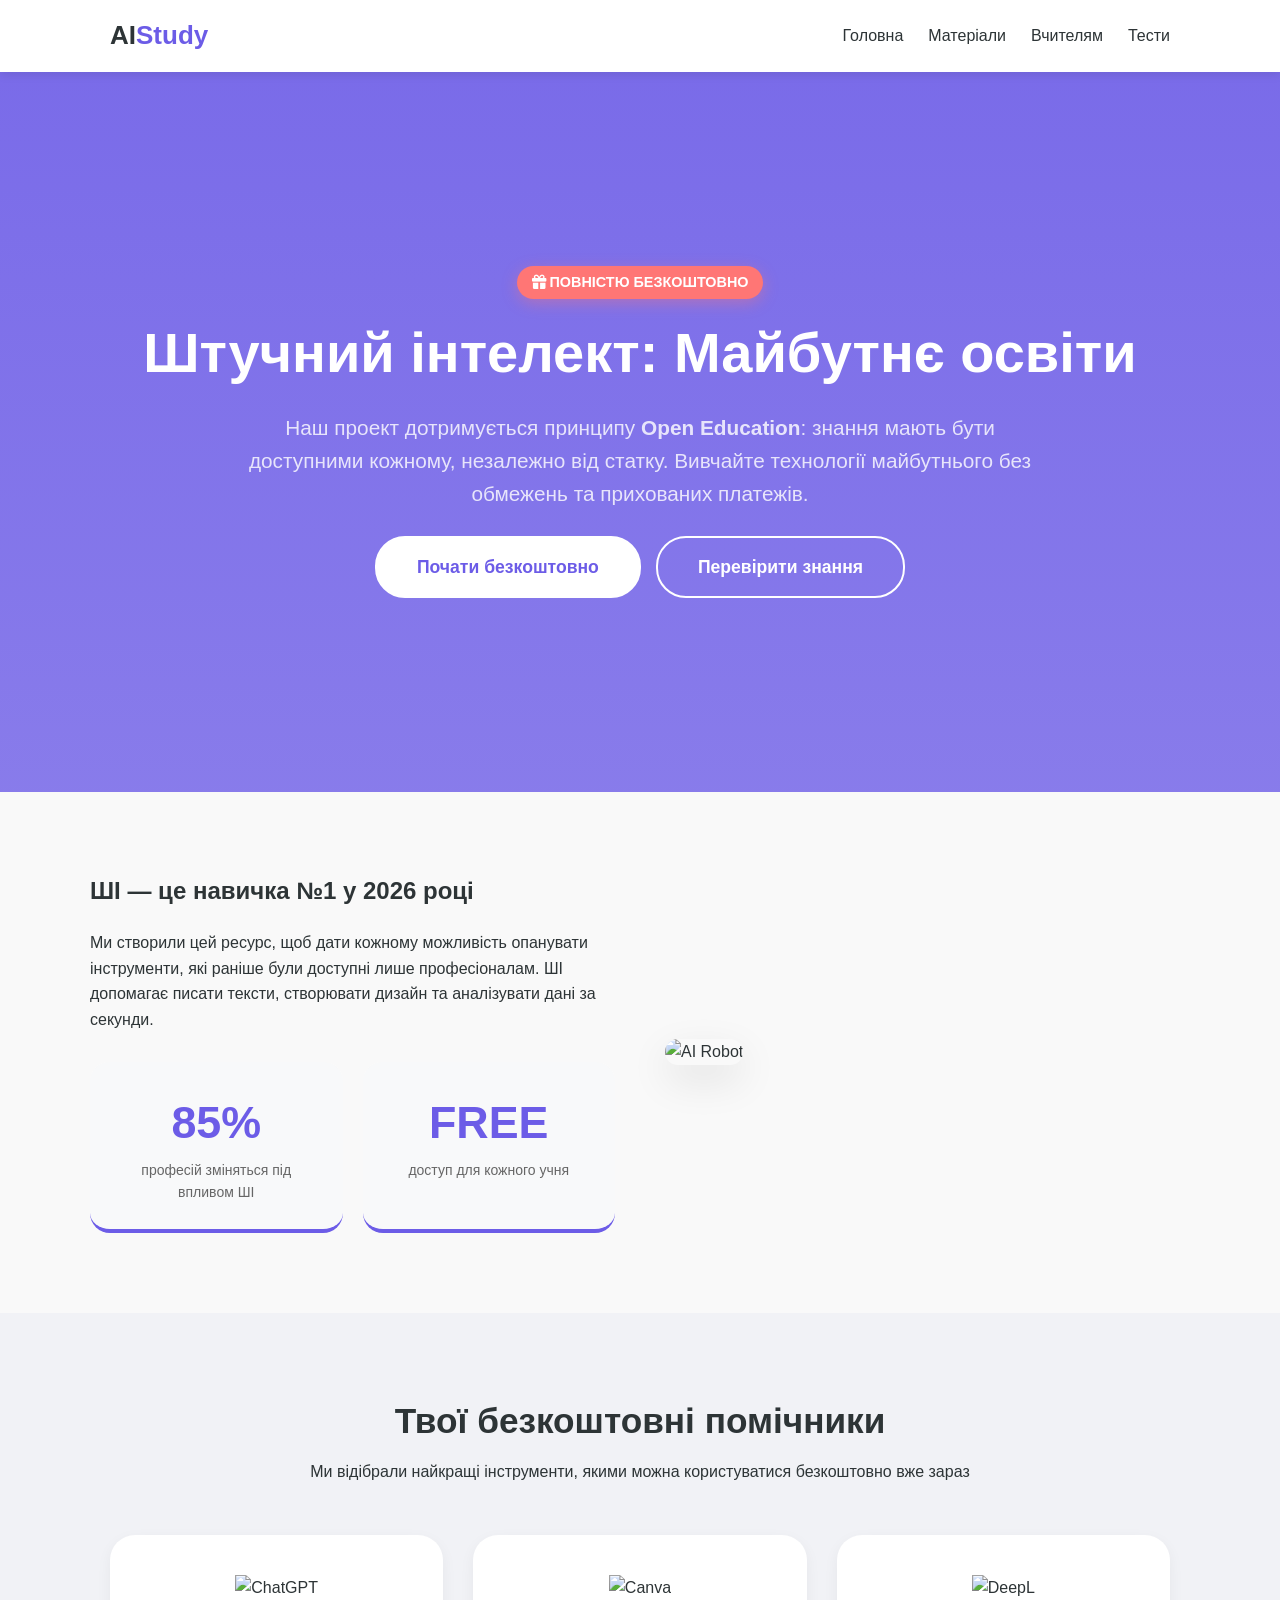
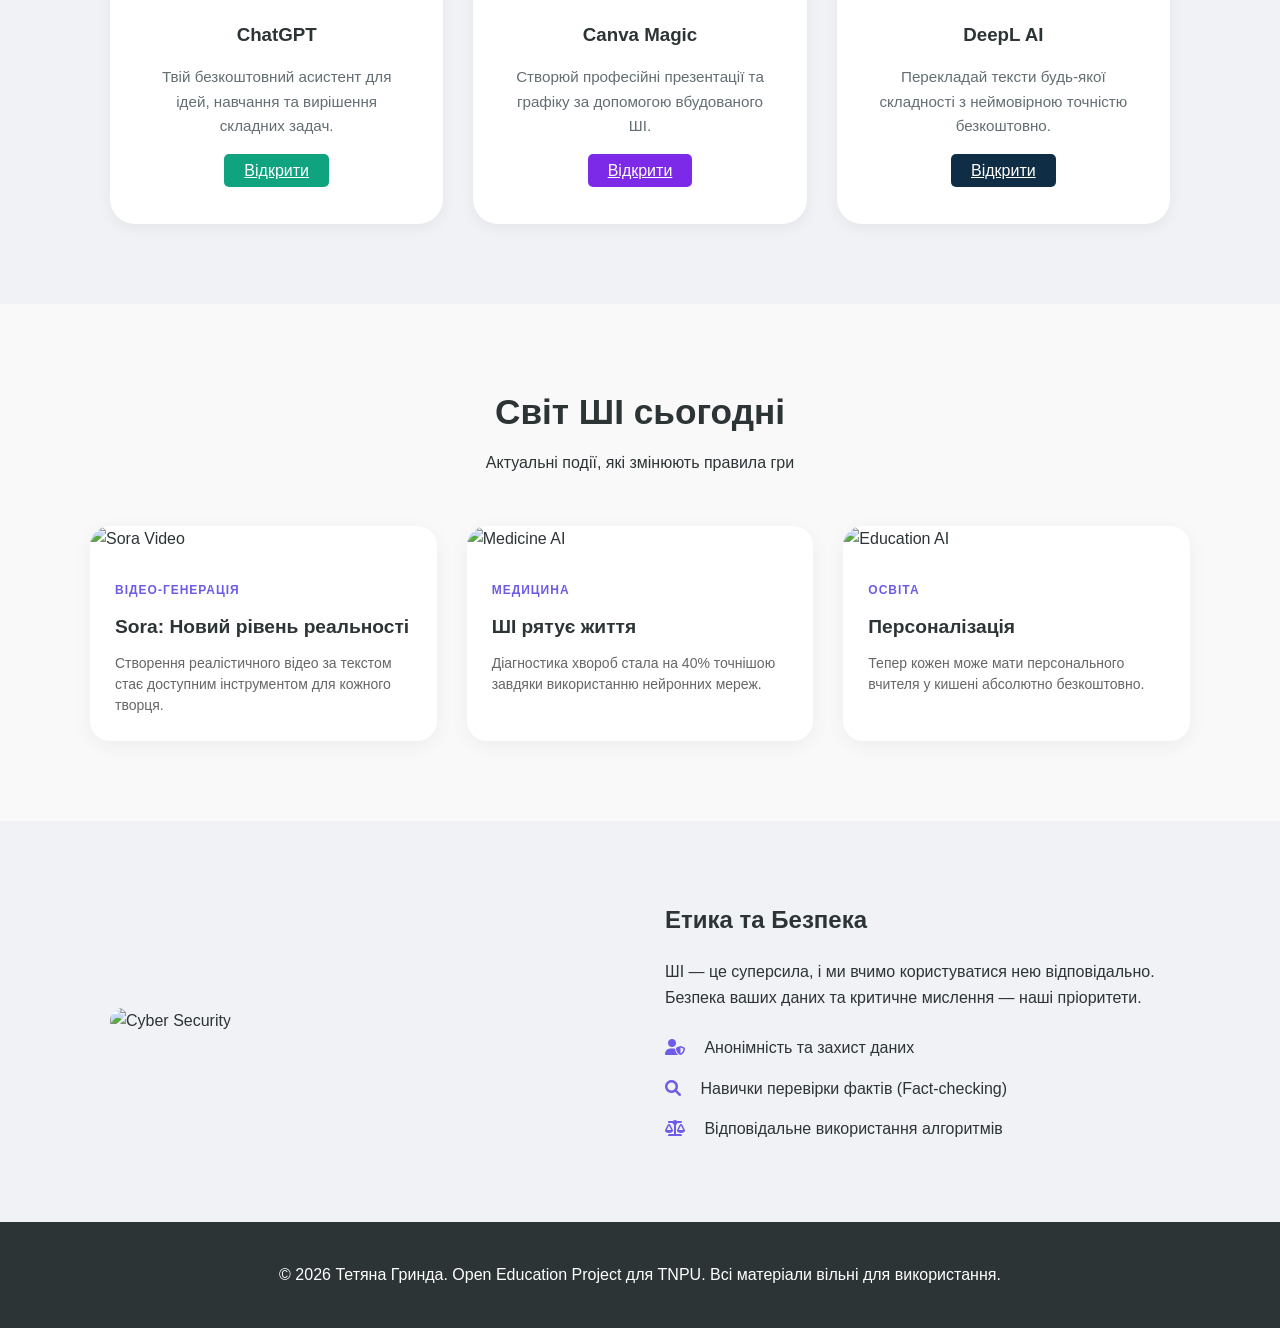
==== index.html @ cef81f3b "Update index.html" ====
<!DOCTYPE html>
<html lang="uk">
<head>
    <meta charset="UTF-8">
    <meta name="viewport" content="width=device-width, initial-scale=1.0">
    <title>AI Study | Безкоштовна освіта майбутнього</title>
    <link rel="stylesheet" href="style.css">
    <link rel="stylesheet" href="https://cdnjs.cloudflare.com/ajax/libs/font-awesome/6.0.0/css/all.min.css">
    <style>
        @keyframes fadeInUp {
            from { opacity: 0; transform: translateY(30px); }
            to { opacity: 1; transform: translateY(0); }
        }

        .hero {
            animation: fadeInUp 1s ease-out;
            background: linear-gradient(rgba(108, 92, 231, 0.9), rgba(108, 92, 231, 0.8)), url('https://images.unsplash.com/photo-1620712943543-bcc4688e7485?auto=format&fit=crop&q=80&w=1500');
            background-size: cover;
            background-position: center;
        }

        .hero h1, .hero p, .hero .hero-btns {
            animation: fadeInUp 1.2s ease-out;
        }
        .free-badge {
            background: #ff7675;
            color: white;
            padding: 5px 15px;
            border-radius: 50px;
            font-weight: bold;
            display: inline-block;
            margin-bottom: 20px;
            font-size: 0.9rem;
            text-transform: uppercase;
            box-shadow: 0 4px 15px rgba(255, 118, 117, 0.4);
        }

        .card:hover {
            transform: scale(1.05);
            transition: 0.3s;
        }
    </style>
</head>
<body>

    <header>
        <nav class="container">
            <div class="logo">AI<span>Study</span></div>
            <ul class="nav-links">
                <li><a href="index.html">Головна</a></li>
                <li><a href="theory.html">Матеріали</a></li>
                <li><a href="teachers.html">Вчителям</a></li>
                <li><a href="quiz.html">Тести</a></li>
            </ul>
        </nav>
    </header>

    <section class="hero">
        <div class="container" style="text-align: center;">
            <div class="free-badge"><i class="fas fa-gift"></i> Повністю безкоштовно</div>
            <h1 style="font-size: 3.5rem; color: white;">Штучний інтелект: Майбутнє освіти</h1>
            
            <p style="font-size: 1.3rem; max-width: 800px; margin: 25px auto; color: rgba(255,255,255,0.9); line-height: 1.6;">
                Наш проект дотримується принципу <strong>Open Education</strong>: знання мають бути доступними кожному, незалежно від статку. Вивчайте технології майбутнього без обмежень та прихованих платежів.
            </p>

            <div class="hero-btns">
                <a href="theory.html" class="btn" style="padding: 15px 40px; font-size: 1.1rem;">Почати безкоштовно</a>
                <a href="quiz.html" class="btn btn-outline" style="padding: 15px 40px; font-size: 1.1rem;">Перевірити знання</a>
            </div>
        </div>
    </section>

    <section id="stats" class="section container">
        <div class="about-grid">
            <div class="about-text">
                <h2>ШІ — це навичка №1 у 2026 році</h2>
                <p>Ми створили цей ресурс, щоб дати кожному можливість опанувати інструменти, які раніше були доступні лише професіоналам. ШІ допомагає писати тексти, створювати дизайн та аналізувати дані за секунди.</p>
                
                <div style="display: flex; gap: 20px; margin-top: 30px;">
                    <div style="flex: 1; text-align: center; background: #f8f9fa; padding: 25px; border-radius: 20px; border-bottom: 4px solid var(--primary);">
                        <h3 style="font-size: 2.8rem; color: var(--primary); margin: 0;">85%</h3>
                        <p style="font-size: 14px; color: #666; font-weight: 500;">професій зміняться під впливом ШІ</p>
                    </div>
                    <div style="flex: 1; text-align: center; background: #f8f9fa; padding: 25px; border-radius: 20px; border-bottom: 4px solid var(--primary);">
                        <h3 style="font-size: 2.8rem; color: var(--primary); margin: 0;">FREE</h3>
                        <p style="font-size: 14px; color: #666; font-weight: 500;">доступ для кожного учня</p>
                    </div>
                </div>
            </div>
            <div class="about-image">
                <img src="https://images.unsplash.com/photo-1677442136019-21780ecad995?auto=format&fit=crop&q=80&w=800" alt="AI Robot" style="width: 100%; border-radius: 25px; box-shadow: 0 15px 40px rgba(0,0,0,0.1);">
            </div>
        </div>
    </section>

    <section class="section bg-light">
        <div class="container">
            <div class="section-header">
                <h2>Твої безкоштовні помічники</h2>
                <p>Ми відібрали найкращі інструменти, якими можна користуватися безкоштовно вже зараз</p>
            </div>
            <div class="features">
                <div class="card" style="background: white; border-radius: 25px; padding: 40px;">
                    <img src="https://upload.wikimedia.org/wikipedia/commons/0/04/ChatGPT_logo.svg" alt="ChatGPT" style="width: 60px; margin-bottom: 20px;">
                    <h3>ChatGPT</h3>
                    <p>Твій безкоштовний асистент для ідей, навчання та вирішення складних задач.</p>
                    <a href="https://chatgpt.com" target="_blank" class="btn-sm" style="background: #10a37f; border: none;">Відкрити</a>
                </div>
                <div class="card" style="background: white; border-radius: 25px; padding: 40px;">
                    <img src="https://cdn-icons-png.flaticon.com/512/5968/5968391.png" alt="Canva" style="width: 60px; margin-bottom: 20px;">
                    <h3>Canva Magic</h3>
                    <p>Створюй професійні презентації та графіку за допомогою вбудованого ШІ.</p>
                    <a href="https://www.canva.com" target="_blank" class="btn-sm" style="background: #7d2ae8; border: none;">Відкрити</a>
                </div>
                <div class="card" style="background: white; border-radius: 25px; padding: 40px;">
                    <img src="https://cdn-icons-png.flaticon.com/512/2111/2111370.png" alt="DeepL" style="width: 60px; margin-bottom: 20px;">
                    <h3>DeepL AI</h3>
                    <p>Перекладай тексти будь-якої складності з неймовірною точністю безкоштовно.</p>
                    <a href="https://www.deepl.com" target="_blank" class="btn-sm" style="background: #0f2e46; border: none;">Відкрити</a>
                </div>
            </div>
        </div>
    </section>

    <section id="news" class="section container">
        <div class="section-header">
            <h2>Світ ШІ сьогодні</h2>
            <p>Актуальні події, які змінюють правила гри</p>
        </div>
        <div style="display: grid; grid-template-columns: repeat(auto-fit, minmax(300px, 1fr)); gap: 30px;">
            <article style="background: white; border-radius: 20px; overflow: hidden; box-shadow: 0 5px 20px rgba(0,0,0,0.05);">
                <img src="https://images.unsplash.com/photo-1675271591211-126ad94e495d?auto=format&fit=crop&q=80&w=500" alt="Sora Video" style="width: 100%; height: 200px; object-fit: cover;">
                <div style="padding: 25px;">
                    <span style="color: var(--primary); font-size: 12px; font-weight: 900; text-transform: uppercase; letter-spacing: 1px;">Відео-генерація</span>
                    <h4 style="margin: 10px 0; font-size: 1.2rem;">Sora: Новий рівень реальності</h4>
                    <p style="font-size: 14px; color: #666; line-height: 1.5;">Створення реалістичного відео за текстом стає доступним інструментом для кожного творця.</p>
                </div>
            </article>

            <article style="background: white; border-radius: 20px; overflow: hidden; box-shadow: 0 5px 20px rgba(0,0,0,0.05);">
                <img src="https://images.unsplash.com/photo-1620712943543-bcc4688e7485?auto=format&fit=crop&q=80&w=500" alt="Medicine AI" style="width: 100%; height: 200px; object-fit: cover;">
                <div style="padding: 25px;">
                    <span style="color: var(--primary); font-size: 12px; font-weight: 900; text-transform: uppercase; letter-spacing: 1px;">Медицина</span>
                    <h4 style="margin: 10px 0; font-size: 1.2rem;">ШІ рятує життя</h4>
                    <p style="font-size: 14px; color: #666; line-height: 1.5;">Діагностика хвороб стала на 40% точнішою завдяки використанню нейронних мереж.</p>
                </div>
            </article>

            <article style="background: white; border-radius: 20px; overflow: hidden; box-shadow: 0 5px 20px rgba(0,0,0,0.05);">
                <img src="https://images.unsplash.com/photo-1546410531-bb4caa6b424d?auto=format&fit=crop&q=80&w=500" alt="Education AI" style="width: 100%; height: 200px; object-fit: cover;">
                <div style="padding: 25px;">
                    <span style="color: var(--primary); font-size: 12px; font-weight: 900; text-transform: uppercase; letter-spacing: 1px;">Освіта</span>
                    <h4 style="margin: 10px 0; font-size: 1.2rem;">Персоналізація</h4>
                    <p style="font-size: 14px; color: #666; line-height: 1.5;">Тепер кожен може мати персонального вчителя у кишені абсолютно безкоштовно.</p>
                </div>
            </article>
        </div>
    </section>

    <section class="section bg-light">
        <div class="container">
            <div class="about-grid" style="align-items: center;">
                <div class="about-image">
                    <img src="https://images.unsplash.com/photo-1550751827-4bd374c3f58b?auto=format&fit=crop&q=80&w=800" alt="Cyber Security" style="width: 100%; border-radius: 25px;">
                </div>
                <div class="about-text">
                    <h2>Етика та Безпека</h2>
                    <p>ШІ — це суперсила, і ми вчимо користуватися нею відповідально. Безпека ваших даних та критичне мислення — наші пріоритети.</p>
                    <ul style="list-style: none; padding: 0; margin-top: 25px;">
                        <li style="margin-bottom: 15px;"><i class="fas fa-user-shield" style="color: var(--primary); margin-right: 15px;"></i> Анонімність та захист даних</li>
                        <li style="margin-bottom: 15px;"><i class="fas fa-search" style="color: var(--primary); margin-right: 15px;"></i> Навички перевірки фактів (Fact-checking)</li>
                        <li><i class="fas fa-balance-scale" style="color: var(--primary); margin-right: 15px;"></i> Відповідальне використання алгоритмів</li>
                    </ul>
                </div>
            </div>
        </div>
    </section>

    <footer>
        <div class="container" style="text-align: center;">
            <p>&copy; 2026 Тетяна Гринда. Open Education Project для TNPU. Всі матеріали вільні для використання.</p>
        </div>
    </footer>

    <script src="script.js"></script>
</body>
</html>
---- style.css ----
/* 1. Базові налаштування та змінні */
:root {
    --primary: #6c5ce7;       /* Основний фіолетовий колір */
    --primary-hover: #5649c1;
    --dark: #2d3436;          /* Темний для тексту та футера */
    --light: #f9f9f9;         /* Світлий фон сторінки */
    --white: #ffffff;
    --transition: all 0.3s ease;
}

* {
    box-sizing: border-box;
    margin: 0;
    padding: 0;
}

html {
    scroll-behavior: smooth; /* Плавна прокрутка до розділів */
}

body {
    font-family: 'Segoe UI', Roboto, Helvetica, Arial, sans-serif;
    line-height: 1.6;
    background-color: var(--light);
    color: var(--dark);
}

.container {
    max-width: 1100px;
    margin: auto;
    padding: 0 20px;
}

/* 2. Шапка та Навігація */
header {
    background: var(--white);
    padding: 15px 0;
    position: sticky;
    top: 0;
    z-index: 1000;
    box-shadow: 0 2px 10px rgba(0,0,0,0.1);
}

nav {
    display: flex;
    justify-content: space-between;
    align-items: center;
}

.logo {
    font-size: 26px;
    font-weight: 800;
    color: var(--dark);
    text-decoration: none;
}

.logo span {
    color: var(--primary);
}

.nav-links {
    list-style: none;
    display: flex;
    gap: 25px;
}

.nav-links a {
    text-decoration: none;
    color: var(--dark);
    font-weight: 500;
    transition: var(--transition);
}

.nav-links a:hover {
    color: var(--primary);
}

/* 3. Головний екран (Hero) */
.hero {
    height: 80vh;
    display: flex;
    align-items: center;
    text-align: center;
    background: linear-gradient(135deg, #6c5ce7 0%, #a29bfe 100%);
    color: var(--white);
    padding: 40px 0;
}

.hero h1 {
    font-size: 3rem;
    margin-bottom: 20px;
    line-height: 1.2;
}

.hero p {
    font-size: 1.2rem;
    margin-bottom: 30px;
    max-width: 800px;
    margin-left: auto;
    margin-right: auto;
    opacity: 0.9;
}

/* 4. Кнопки */
.btn {
    display: inline-block;
    padding: 12px 30px;
    background: var(--white);
    color: var(--primary);
    text-decoration: none;
    border-radius: 30px;
    font-weight: bold;
    transition: var(--transition);
    border: 2px solid var(--white);
    cursor: pointer;
}

.btn:hover {
    transform: translateY(-3px);
    box-shadow: 0 10px 20px rgba(0,0,0,0.2);
}

.hero-btns {
    display: flex;
    gap: 15px;
    justify-content: center;
}

.btn-outline {
    background: transparent;
    color: var(--white);
}

.btn-outline:hover {
    background: var(--white);
    color: var(--primary);
}

.btn-sm {
    padding: 8px 20px;
    background: var(--primary);
    color: var(--white);
    border: none;
    border-radius: 5px;
    cursor: pointer;
    transition: var(--transition);
}

.btn-sm:hover {
    background: var(--primary-hover);
}

/* 5. Секції та Картки */
.section {
    padding: 80px 0;
}

.bg-light {
    background-color: #f1f2f6;
}

.section-header {
    text-align: center;
    margin-bottom: 50px;
}

.section-header h2 {
    font-size: 2.2rem;
    margin-bottom: 10px;
}

/* Блок Про проект (Grid) */
.about-grid {
    display: grid;
    grid-template-columns: 1fr 1fr;
    gap: 50px;
    align-items: center;
}

.about-text h2 {
    margin-bottom: 20px;
}

.btn-link {
    display: inline-block;
    margin-top: 15px;
    color: var(--primary);
    text-decoration: none;
    font-weight: bold;
}

.ai-box {
    background: var(--primary);
    color: white;
    padding: 60px;
    border-radius: 30px;
    text-align: center;
    font-size: 40px;
    display: flex;
    flex-direction: column;
    gap: 15px;
    box-shadow: 0 20px 40px rgba(108, 92, 231, 0.3);
}

/* Картки модулів */
.features {
    display: grid;
    grid-template-columns: repeat(auto-fit, minmax(300px, 1fr));
    gap: 30px;
}

.card {
    background: var(--white);
    padding: 40px 30px;
    border-radius: 20px;
    box-shadow: 0 5px 15px rgba(0,0,0,0.05);
    text-align: center;
    transition: var(--transition);
}

.card i {
    font-size: 45px;
    color: var(--primary);
    margin-bottom: 20px;
}

.card h3 {
    margin-bottom: 15px;
}

.card p {
    font-size: 0.95rem;
    margin-bottom: 20px;
    color: #636e72;
}

.card:hover {
    transform: translateY(-10px);
    box-shadow: 0 15px 30px rgba(0,0,0,0.1);
}

/* 6. Методичний кабінет */
.teacher-grid {
    display: grid;
    grid-template-columns: 1fr 1fr;
    gap: 30px;
}

.resource-item {
    background: var(--white);
    padding: 25px;
    display: flex;
    align-items: center;
    gap: 20px;
    border-radius: 10px;
    border-left: 6px solid var(--primary);
}

.res-icon {
    font-size: 35px;
    color: var(--primary);
}

.download-link {
    display: block;
    margin-top: 5px;
    color: var(--primary);
    text-decoration: none;
    font-weight: 600;
}

/* 7. Футер */
footer {
    background: var(--dark);
    color: var(--white);
    padding: 40px 0;
    text-align: center;
}

/* 8. Адаптивність (для телефонів) */
@media (max-width: 768px) {
    .nav-links { display: none; } /* Сховаємо меню для простоти */
    .about-grid, .teacher-grid {
        grid-template-columns: 1fr;
    }
    .hero h1 { font-size: 2rem; }
    .ai-box { padding: 30px; }
}





/* Стилі модального вікна */
.modal {
    display: none; 
    position: fixed; 
    z-index: 2000; 
    left: 0;
    top: 0;
    width: 100%; 
    height: 100%; 
    background-color: rgba(0,0,0,0.6);
    backdrop-filter: blur(5px); /* Ефект розмиття фону */
}

.modal-content {
    background-color: #fff;
    margin: 5% auto;
    padding: 40px;
    border-radius: 20px;
    width: 60%;
    max-width: 800px;
    position: relative;
    animation: slideIn 0.4s ease;
}

@keyframes slideIn {
    from { transform: translateY(-50px); opacity: 0; }
    to { transform: translateY(0); opacity: 1; }
}

.close-modal {
    position: absolute;
    right: 25px;
    top: 15px;
    font-size: 35px;
    cursor: pointer;
    color: #aaa;
}

.close-modal:hover { color: var(--primary); }

#modalBody h2 { color: var(--primary); margin-bottom: 20px; }
#modalBody p { font-size: 1.1rem; line-height: 1.8; margin-bottom: 15px; }
#modalBody ul { margin-left: 20px; margin-bottom: 15px; }


article:hover {
    transform: translateY(-5px);
    transition: 0.3s;
    box-shadow: 0 10px 25px rgba(108, 92, 231, 0.15);
}
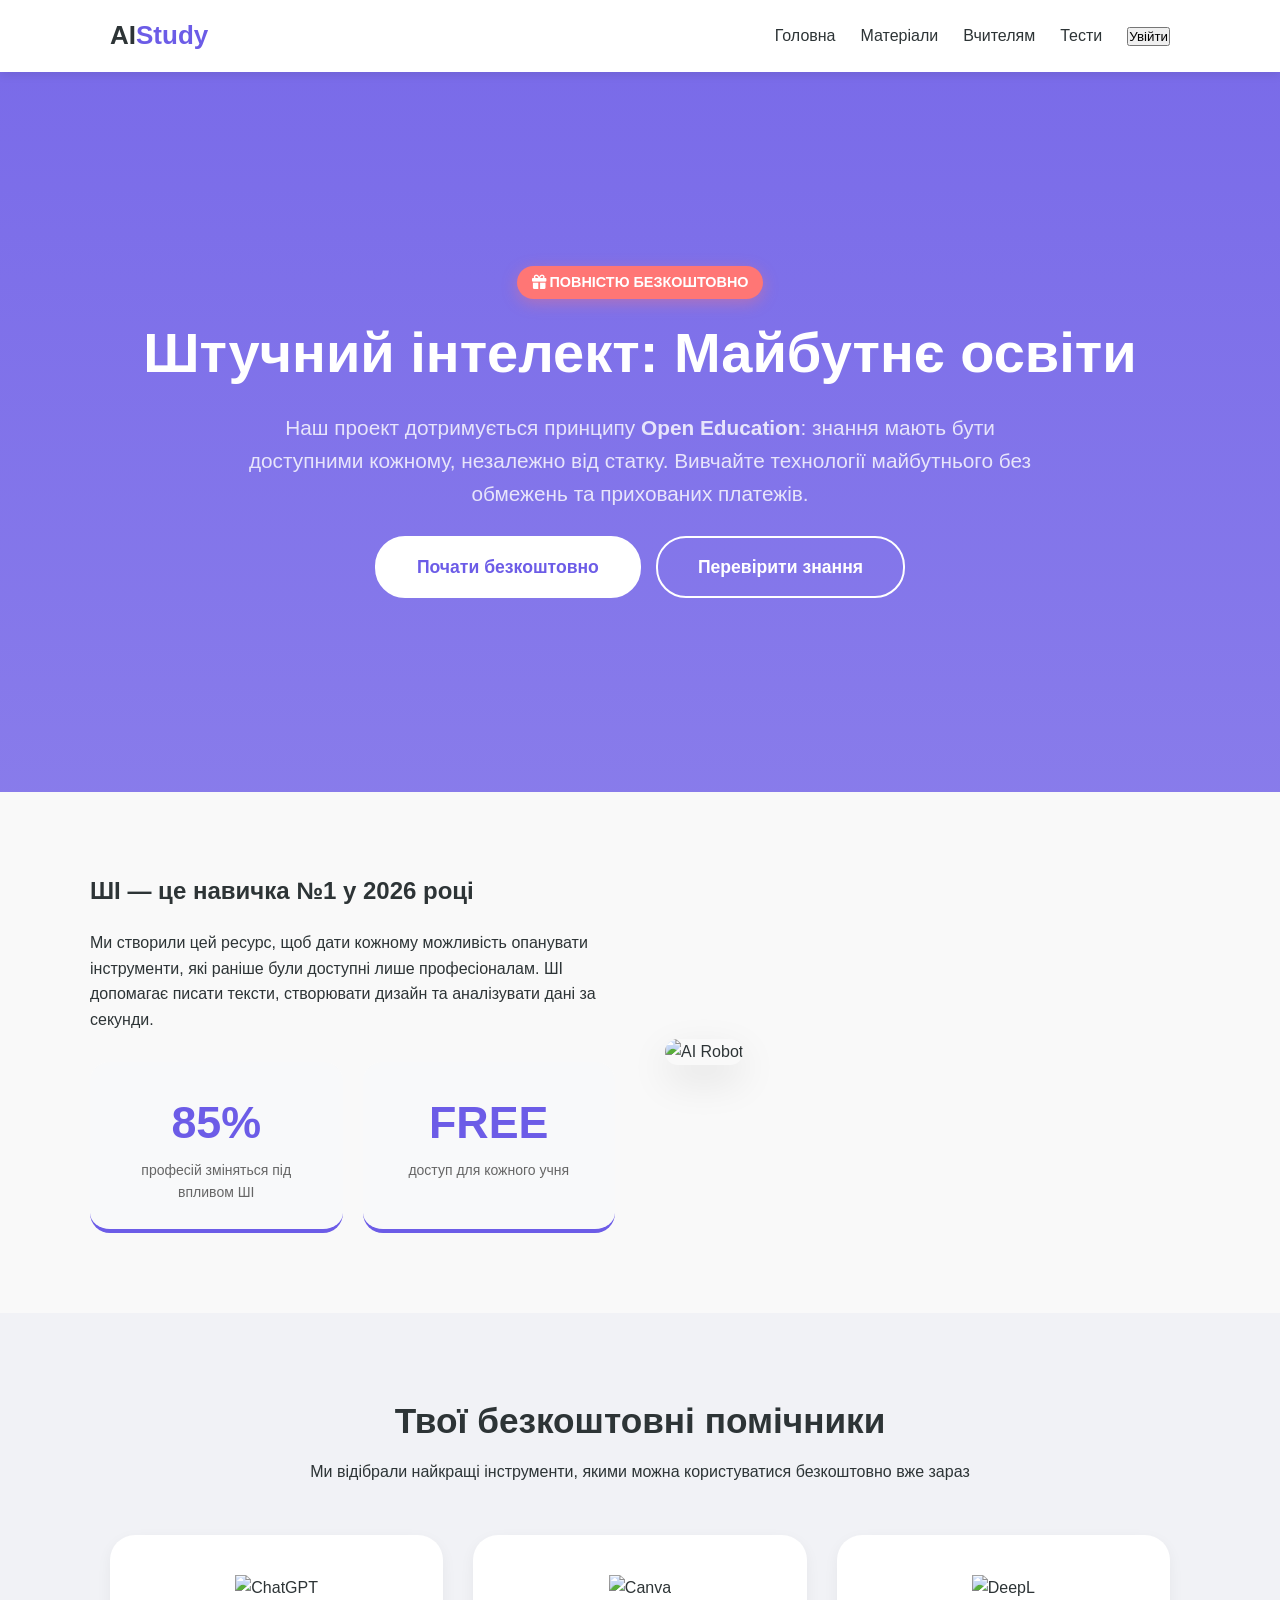
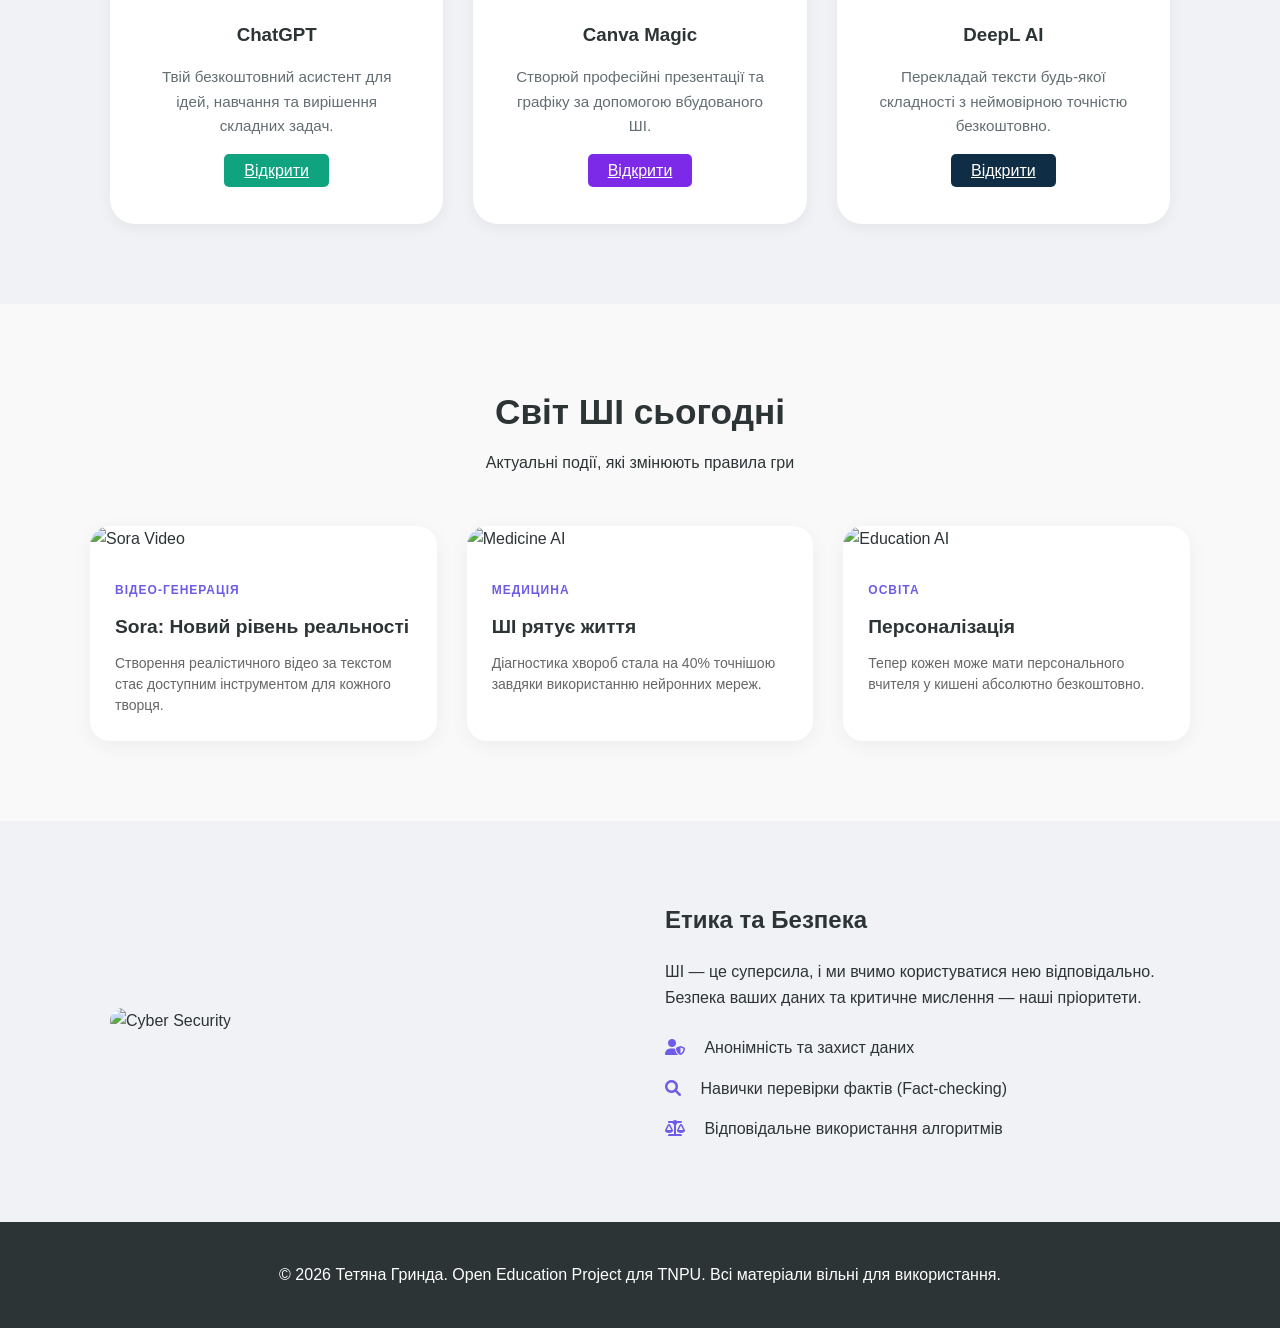
==== commit cd1c3dab: "Update index.html" ====
--- a/index.html
+++ b/index.html
@@ -51,6 +51,7 @@
                 <li><a href="theory.html">Матеріали</a></li>
                 <li><a href="teachers.html">Вчителям</a></li>
                 <li><a href="quiz.html">Тести</a></li>
+                <li><button class="btn-login" onclick="openAuthModal()">Увійти</button></li>
             </ul>
         </nav>
     </header>
--- a/style.css
+++ b/style.css
@@ -1,9 +1,8 @@
-/* 1. Базові налаштування та змінні */
 :root {
-    --primary: #6c5ce7;       /* Основний фіолетовий колір */
+    --primary: #6c5ce7;       
     --primary-hover: #5649c1;
-    --dark: #2d3436;          /* Темний для тексту та футера */
-    --light: #f9f9f9;         /* Світлий фон сторінки */
+    --dark: #2d3436;          
+    --light: #f9f9f9;         
     --white: #ffffff;
     --transition: all 0.3s ease;
 }
@@ -15,9 +14,8 @@
 }
 
 html {
-    scroll-behavior: smooth; /* Плавна прокрутка до розділів */
-}
-
+    scroll-behavior: smooth; 
+}
 body {
     font-family: 'Segoe UI', Roboto, Helvetica, Arial, sans-serif;
     line-height: 1.6;
@@ -31,7 +29,6 @@
     padding: 0 20px;
 }
 
-/* 2. Шапка та Навігація */
 header {
     background: var(--white);
     padding: 15px 0;
@@ -75,7 +72,6 @@
     color: var(--primary);
 }
 
-/* 3. Головний екран (Hero) */
 .hero {
     height: 80vh;
     display: flex;
@@ -101,7 +97,6 @@
     opacity: 0.9;
 }
 
-/* 4. Кнопки */
 .btn {
     display: inline-block;
     padding: 12px 30px;
@@ -150,7 +145,6 @@
     background: var(--primary-hover);
 }
 
-/* 5. Секції та Картки */
 .section {
     padding: 80px 0;
 }
@@ -169,7 +163,6 @@
     margin-bottom: 10px;
 }
 
-/* Блок Про проект (Grid) */
 .about-grid {
     display: grid;
     grid-template-columns: 1fr 1fr;
@@ -202,7 +195,6 @@
     box-shadow: 0 20px 40px rgba(108, 92, 231, 0.3);
 }
 
-/* Картки модулів */
 .features {
     display: grid;
     grid-template-columns: repeat(auto-fit, minmax(300px, 1fr));
@@ -239,7 +231,6 @@
     box-shadow: 0 15px 30px rgba(0,0,0,0.1);
 }
 
-/* 6. Методичний кабінет */
 .teacher-grid {
     display: grid;
     grid-template-columns: 1fr 1fr;
@@ -269,7 +260,6 @@
     font-weight: 600;
 }
 
-/* 7. Футер */
 footer {
     background: var(--dark);
     color: var(--white);
@@ -277,9 +267,8 @@
     text-align: center;
 }
 
-/* 8. Адаптивність (для телефонів) */
 @media (max-width: 768px) {
-    .nav-links { display: none; } /* Сховаємо меню для простоти */
+    .nav-links { display: none; } 
     .about-grid, .teacher-grid {
         grid-template-columns: 1fr;
     }
@@ -288,10 +277,6 @@
 }
 
 
-
-
-
-/* Стилі модального вікна */
 .modal {
     display: none; 
     position: fixed; 
@@ -301,7 +286,7 @@
     width: 100%; 
     height: 100%; 
     background-color: rgba(0,0,0,0.6);
-    backdrop-filter: blur(5px); /* Ефект розмиття фону */
+    backdrop-filter: blur(5px); 
 }
 
 .modal-content {
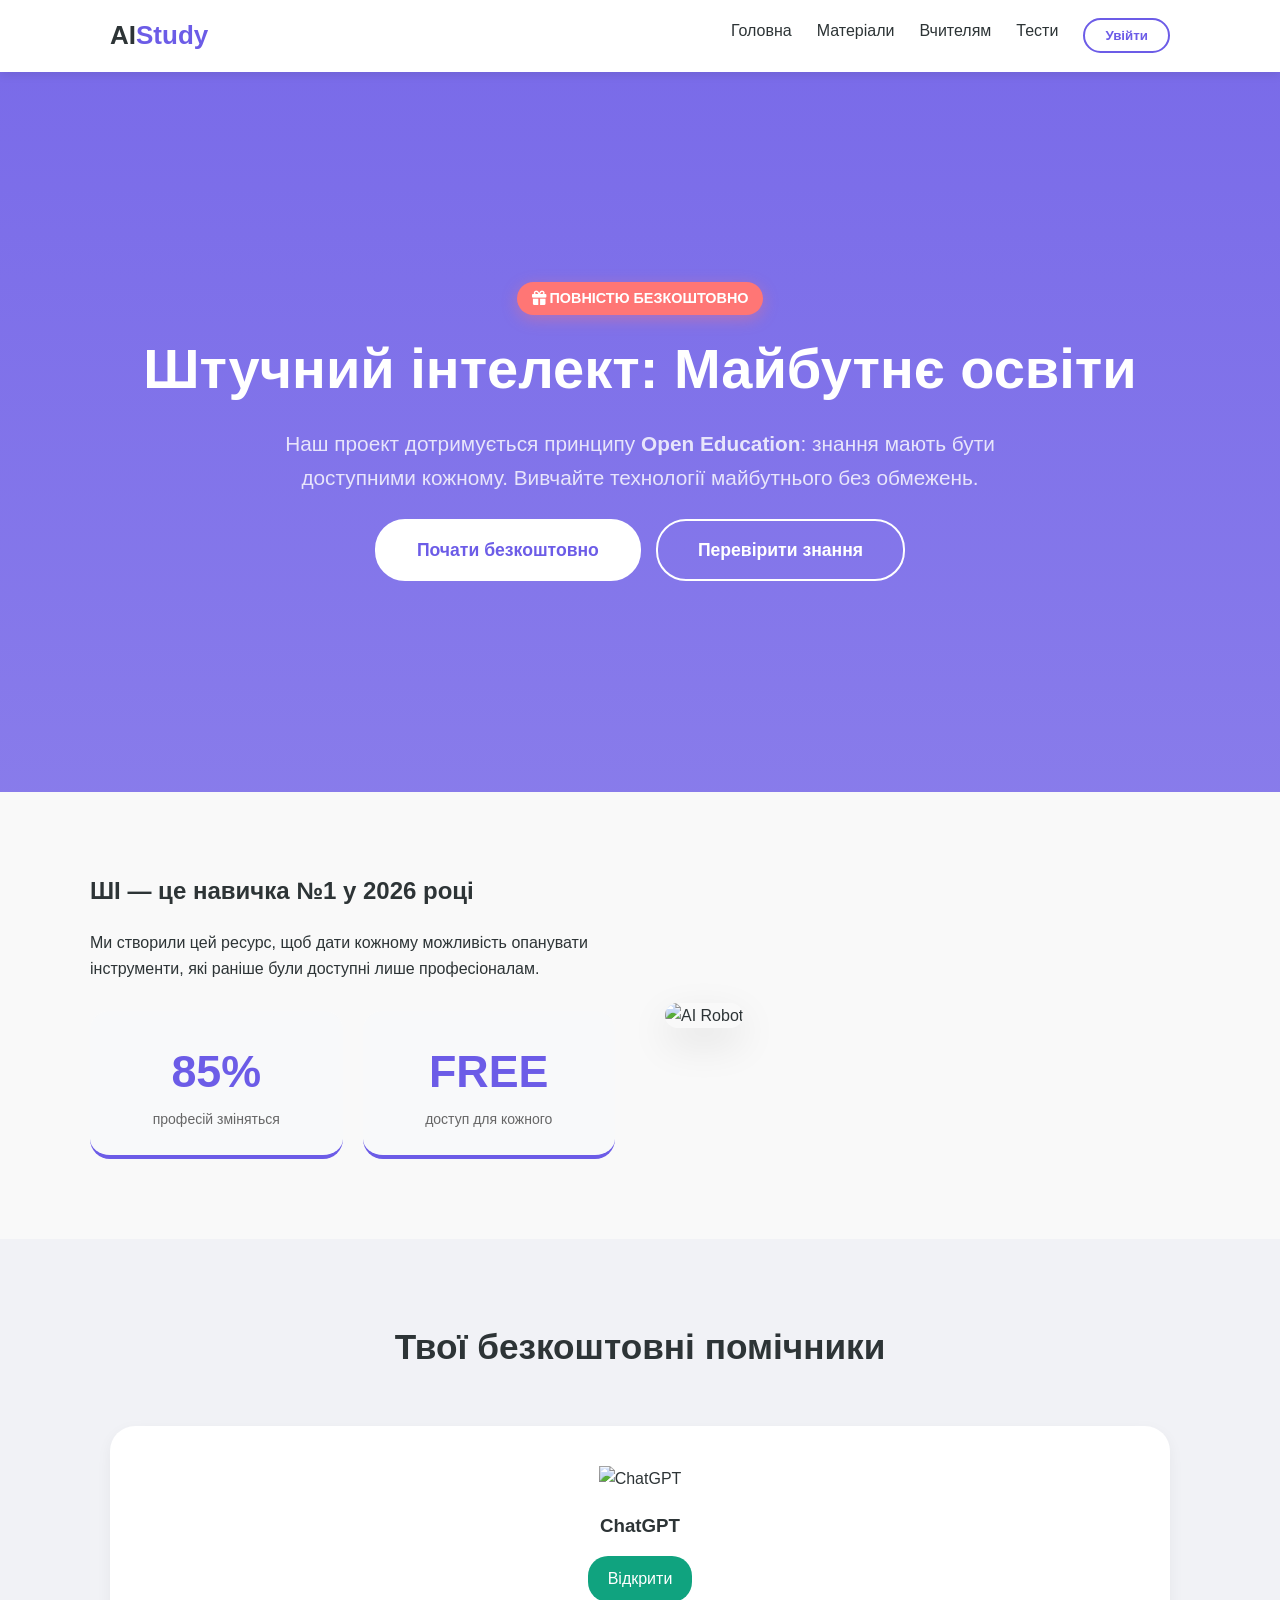
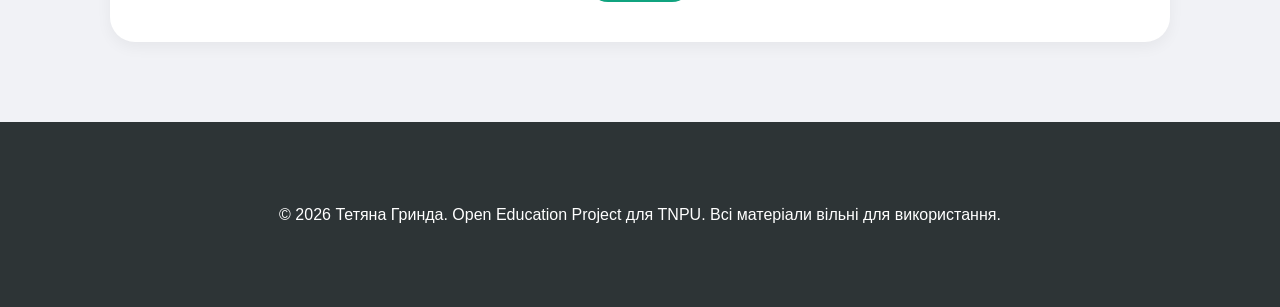
==== commit 8433d8d2: "Update index.html" ====
--- a/index.html
+++ b/index.html
@@ -11,17 +11,20 @@
             from { opacity: 0; transform: translateY(30px); }
             to { opacity: 1; transform: translateY(0); }
         }
-
+        :root {
+            --primary: #6c5ce7;
+            --accent: #00b894;
+        }
         .hero {
             animation: fadeInUp 1s ease-out;
             background: linear-gradient(rgba(108, 92, 231, 0.9), rgba(108, 92, 231, 0.8)), url('https://images.unsplash.com/photo-1620712943543-bcc4688e7485?auto=format&fit=crop&q=80&w=1500');
             background-size: cover;
             background-position: center;
         }
-
         .hero h1, .hero p, .hero .hero-btns {
             animation: fadeInUp 1.2s ease-out;
         }
+
         .free-badge {
             background: #ff7675;
             color: white;
@@ -34,11 +37,82 @@
             text-transform: uppercase;
             box-shadow: 0 4px 15px rgba(255, 118, 117, 0.4);
         }
-
         .card:hover {
             transform: scale(1.05);
             transition: 0.3s;
         }
+        #authModal {
+            display: none;
+            position: fixed;
+            z-index: 3000;
+            left: 0; top: 0;
+            width: 100%; height: 100%;
+            background: rgba(0,0,0,0.8);
+            backdrop-filter: blur(8px);
+        }
+
+        .auth-content {
+            background: white;
+            width: 90%;
+            max-width: 400px;
+            margin: 8% auto;
+            padding: 40px;
+            border-radius: 30px;
+            text-align: center;
+            position: relative;
+            box-shadow: 0 20px 50px rgba(0,0,0,0.3);
+        }
+        .auth-methods { display: flex; flex-direction: column; gap: 15px; margin-top: 25px; }
+        .auth-btn {
+            padding: 12px;
+            border: 1px solid #ddd;
+            border-radius: 10px;
+            background: white;
+            cursor: pointer;
+            display: flex;
+            align-items: center;
+            justify-content: center;
+            gap: 10px;
+            font-weight: 500;
+            transition: 0.2s;
+        }
+
+        .auth-btn:hover { background: #f8f9ff; border-color: var(--primary); }
+        .auth-btn.google i { color: #DB4437; }
+        .auth-btn.microsoft i { color: #00A4EF; }
+
+        .auth-divider {
+            margin: 20px 0;
+            display: flex;
+            align-items: center;
+            color: #888;
+            font-size: 0.8rem;
+        }
+        .auth-divider::before, .auth-divider::after {
+            content: ""; flex: 1; height: 1px; background: #eee; margin: 0 10px;
+        }
+
+        .auth-input {
+            width: 100%;
+            padding: 12px;
+            margin-bottom: 15px;
+            border: 1px solid #ddd;
+            border-radius: 10px;
+            outline: none;
+            box-sizing: border-box;
+        }
+
+        .btn-login {
+            background: white;
+            color: var(--primary);
+            border: 2px solid var(--primary);
+            padding: 8px 20px;
+            border-radius: 50px;
+            cursor: pointer;
+            font-weight: bold;
+            transition: 0.3s;
+        }
+        .btn-login:hover { background: var(--primary); color: white; }
     </style>
 </head>
 <body>
@@ -60,11 +134,9 @@
         <div class="container" style="text-align: center;">
             <div class="free-badge"><i class="fas fa-gift"></i> Повністю безкоштовно</div>
             <h1 style="font-size: 3.5rem; color: white;">Штучний інтелект: Майбутнє освіти</h1>
-            
             <p style="font-size: 1.3rem; max-width: 800px; margin: 25px auto; color: rgba(255,255,255,0.9); line-height: 1.6;">
-                Наш проект дотримується принципу <strong>Open Education</strong>: знання мають бути доступними кожному, незалежно від статку. Вивчайте технології майбутнього без обмежень та прихованих платежів.
+                Наш проект дотримується принципу <strong>Open Education</strong>: знання мають бути доступними кожному. Вивчайте технології майбутнього без обмежень.
             </p>
-
             <div class="hero-btns">
                 <a href="theory.html" class="btn" style="padding: 15px 40px; font-size: 1.1rem;">Почати безкоштовно</a>
                 <a href="quiz.html" class="btn btn-outline" style="padding: 15px 40px; font-size: 1.1rem;">Перевірити знання</a>
@@ -76,16 +148,15 @@
         <div class="about-grid">
             <div class="about-text">
                 <h2>ШІ — це навичка №1 у 2026 році</h2>
-                <p>Ми створили цей ресурс, щоб дати кожному можливість опанувати інструменти, які раніше були доступні лише професіоналам. ШІ допомагає писати тексти, створювати дизайн та аналізувати дані за секунди.</p>
-                
+                <p>Ми створили цей ресурс, щоб дати кожному можливість опанувати інструменти, які раніше були доступні лише професіоналам.</p>
                 <div style="display: flex; gap: 20px; margin-top: 30px;">
                     <div style="flex: 1; text-align: center; background: #f8f9fa; padding: 25px; border-radius: 20px; border-bottom: 4px solid var(--primary);">
                         <h3 style="font-size: 2.8rem; color: var(--primary); margin: 0;">85%</h3>
-                        <p style="font-size: 14px; color: #666; font-weight: 500;">професій зміняться під впливом ШІ</p>
+                        <p style="font-size: 14px; color: #666; font-weight: 500;">професій зміняться</p>
                     </div>
                     <div style="flex: 1; text-align: center; background: #f8f9fa; padding: 25px; border-radius: 20px; border-bottom: 4px solid var(--primary);">
                         <h3 style="font-size: 2.8rem; color: var(--primary); margin: 0;">FREE</h3>
-                        <p style="font-size: 14px; color: #666; font-weight: 500;">доступ для кожного учня</p>
+                        <p style="font-size: 14px; color: #666; font-weight: 500;">доступ для кожного</p>
                     </div>
                 </div>
             </div>
@@ -99,91 +170,79 @@
         <div class="container">
             <div class="section-header">
                 <h2>Твої безкоштовні помічники</h2>
-                <p>Ми відібрали найкращі інструменти, якими можна користуватися безкоштовно вже зараз</p>
             </div>
             <div class="features">
                 <div class="card" style="background: white; border-radius: 25px; padding: 40px;">
                     <img src="https://upload.wikimedia.org/wikipedia/commons/0/04/ChatGPT_logo.svg" alt="ChatGPT" style="width: 60px; margin-bottom: 20px;">
                     <h3>ChatGPT</h3>
-                    <p>Твій безкоштовний асистент для ідей, навчання та вирішення складних задач.</p>
-                    <a href="https://chatgpt.com" target="_blank" class="btn-sm" style="background: #10a37f; border: none;">Відкрити</a>
+                    <a href="https://chatgpt.com" target="_blank" class="btn-sm" style="background: #10a37f; border: none; color: white; text-decoration: none; padding: 10px 20px; border-radius: 20px; display: inline-block;">Відкрити</a>
                 </div>
-                <div class="card" style="background: white; border-radius: 25px; padding: 40px;">
-                    <img src="https://cdn-icons-png.flaticon.com/512/5968/5968391.png" alt="Canva" style="width: 60px; margin-bottom: 20px;">
-                    <h3>Canva Magic</h3>
-                    <p>Створюй професійні презентації та графіку за допомогою вбудованого ШІ.</p>
-                    <a href="https://www.canva.com" target="_blank" class="btn-sm" style="background: #7d2ae8; border: none;">Відкрити</a>
                 </div>
-                <div class="card" style="background: white; border-radius: 25px; padding: 40px;">
-                    <img src="https://cdn-icons-png.flaticon.com/512/2111/2111370.png" alt="DeepL" style="width: 60px; margin-bottom: 20px;">
-                    <h3>DeepL AI</h3>
-                    <p>Перекладай тексти будь-якої складності з неймовірною точністю безкоштовно.</p>
-                    <a href="https://www.deepl.com" target="_blank" class="btn-sm" style="background: #0f2e46; border: none;">Відкрити</a>
-                </div>
-            </div>
         </div>
     </section>
 
-    <section id="news" class="section container">
-        <div class="section-header">
-            <h2>Світ ШІ сьогодні</h2>
-            <p>Актуальні події, які змінюють правила гри</p>
-        </div>
-        <div style="display: grid; grid-template-columns: repeat(auto-fit, minmax(300px, 1fr)); gap: 30px;">
-            <article style="background: white; border-radius: 20px; overflow: hidden; box-shadow: 0 5px 20px rgba(0,0,0,0.05);">
-                <img src="https://images.unsplash.com/photo-1675271591211-126ad94e495d?auto=format&fit=crop&q=80&w=500" alt="Sora Video" style="width: 100%; height: 200px; object-fit: cover;">
-                <div style="padding: 25px;">
-                    <span style="color: var(--primary); font-size: 12px; font-weight: 900; text-transform: uppercase; letter-spacing: 1px;">Відео-генерація</span>
-                    <h4 style="margin: 10px 0; font-size: 1.2rem;">Sora: Новий рівень реальності</h4>
-                    <p style="font-size: 14px; color: #666; line-height: 1.5;">Створення реалістичного відео за текстом стає доступним інструментом для кожного творця.</p>
-                </div>
-            </article>
-
-            <article style="background: white; border-radius: 20px; overflow: hidden; box-shadow: 0 5px 20px rgba(0,0,0,0.05);">
-                <img src="https://images.unsplash.com/photo-1620712943543-bcc4688e7485?auto=format&fit=crop&q=80&w=500" alt="Medicine AI" style="width: 100%; height: 200px; object-fit: cover;">
-                <div style="padding: 25px;">
-                    <span style="color: var(--primary); font-size: 12px; font-weight: 900; text-transform: uppercase; letter-spacing: 1px;">Медицина</span>
-                    <h4 style="margin: 10px 0; font-size: 1.2rem;">ШІ рятує життя</h4>
-                    <p style="font-size: 14px; color: #666; line-height: 1.5;">Діагностика хвороб стала на 40% точнішою завдяки використанню нейронних мереж.</p>
-                </div>
-            </article>
-
-            <article style="background: white; border-radius: 20px; overflow: hidden; box-shadow: 0 5px 20px rgba(0,0,0,0.05);">
-                <img src="https://images.unsplash.com/photo-1546410531-bb4caa6b424d?auto=format&fit=crop&q=80&w=500" alt="Education AI" style="width: 100%; height: 200px; object-fit: cover;">
-                <div style="padding: 25px;">
-                    <span style="color: var(--primary); font-size: 12px; font-weight: 900; text-transform: uppercase; letter-spacing: 1px;">Освіта</span>
-                    <h4 style="margin: 10px 0; font-size: 1.2rem;">Персоналізація</h4>
-                    <p style="font-size: 14px; color: #666; line-height: 1.5;">Тепер кожен може мати персонального вчителя у кишені абсолютно безкоштовно.</p>
-                </div>
-            </article>
-        </div>
-    </section>
-
-    <section class="section bg-light">
-        <div class="container">
-            <div class="about-grid" style="align-items: center;">
-                <div class="about-image">
-                    <img src="https://images.unsplash.com/photo-1550751827-4bd374c3f58b?auto=format&fit=crop&q=80&w=800" alt="Cyber Security" style="width: 100%; border-radius: 25px;">
-                </div>
-                <div class="about-text">
-                    <h2>Етика та Безпека</h2>
-                    <p>ШІ — це суперсила, і ми вчимо користуватися нею відповідально. Безпека ваших даних та критичне мислення — наші пріоритети.</p>
-                    <ul style="list-style: none; padding: 0; margin-top: 25px;">
-                        <li style="margin-bottom: 15px;"><i class="fas fa-user-shield" style="color: var(--primary); margin-right: 15px;"></i> Анонімність та захист даних</li>
-                        <li style="margin-bottom: 15px;"><i class="fas fa-search" style="color: var(--primary); margin-right: 15px;"></i> Навички перевірки фактів (Fact-checking)</li>
-                        <li><i class="fas fa-balance-scale" style="color: var(--primary); margin-right: 15px;"></i> Відповідальне використання алгоритмів</li>
-                    </ul>
-                </div>
-            </div>
-        </div>
-    </section>
-
     <footer>
-        <div class="container" style="text-align: center;">
+        <div class="container" style="text-align: center; padding: 40px 0;">
             <p>&copy; 2026 Тетяна Гринда. Open Education Project для TNPU. Всі матеріали вільні для використання.</p>
         </div>
     </footer>
 
+    <div id="authModal">
+        <div class="auth-content">
+            <span onclick="closeAuthModal()" style="position: absolute; right: 25px; top: 20px; cursor: pointer; font-size: 24px;">&times;</span>
+            <h2>Авторизація</h2>
+            <p style="color: #666; font-size: 0.9rem;">Оберіть зручний спосіб входу в AI Study</p>
+
+            <div class="auth-methods">
+                <button class="auth-btn google" onclick="fakeLogin('Google')">
+                    <i class="fab fa-google"></i> Увійти через Google
+                </button>
+                <button class="auth-btn microsoft" onclick="fakeLogin('Microsoft')">
+                    <i class="fab fa-windows"></i> Увійти через Microsoft
+                </button>
+            </div>
+
+            <div class="auth-divider">або за допомогою пошти</div>
+
+            <input type="email" class="auth-input" placeholder="Електронна пошта">
+            <input type="password" class="auth-input" placeholder="Пароль">
+            
+            <button class="btn" style="width: 100%; border: none; margin-top: 10px; background: var(--primary); color: white; padding: 12px; border-radius: 10px; cursor: pointer;" onclick="fakeLogin('Пошту')">
+                Увійти
+            </button>
+            
+            <p style="margin-top: 20px; font-size: 0.8rem;">
+                Немає акаунту? <a href="#" style="color: var(--primary);">Зареєструватися</a>
+            </p>
+        </div>
+    </div>
+    <script>
+        function openAuthModal() {
+            document.getElementById('authModal').style.display = 'block';
+        }
+
+        function closeAuthModal() {
+            document.getElementById('authModal').style.display = 'none';
+        }
+
+        function fakeLogin(method) {
+            alert("Ви успішно авторизувалися через " + method + "!");
+            closeAuthModal();
+            const loginBtn = document.querySelector('.btn-login');
+            if(loginBtn) {
+                loginBtn.innerText = "Тетяна Г.";
+                loginBtn.style.background = "#00b894";
+                loginBtn.style.color = "white";
+            }
+        }
+
+        window.onclick = function(event) {
+            let modal = document.getElementById('authModal');
+            if (event.target == modal) {
+                closeAuthModal();
+            }
+        }
+    </script>
     <script src="script.js"></script>
 </body>
 </html>
--- a/style.css
+++ b/style.css
@@ -327,3 +327,91 @@
     box-shadow: 0 10px 25px rgba(108, 92, 231, 0.15);
 }
 
+
+.btn-login {
+    background: var(--primary);
+    color: white;
+    border: none;
+    padding: 8px 20px;
+    border-radius: 50px;
+    cursor: pointer;
+    font-weight: bold;
+    transition: 0.3s;
+}
+
+.btn-login:hover {
+    background: var(--primary-hover);
+    transform: scale(1.05);
+}
+
+#authModal {
+    display: none;
+    position: fixed;
+    z-index: 3000;
+    left: 0; top: 0;
+    width: 100%; height: 100%;
+    background: rgba(0,0,0,0.8);
+    backdrop-filter: blur(8px);
+}
+
+.auth-content {
+    background: white;
+    width: 90%;
+    max-width: 400px;
+    margin: 10% auto;
+    padding: 40px;
+    border-radius: 30px;
+    text-align: center;
+    position: relative;
+    box-shadow: 0 20px 50px rgba(0,0,0,0.3);
+}
+
+.auth-methods {
+    display: flex;
+    flex-direction: column;
+    gap: 15px;
+    margin-top: 25px;
+}
+
+.auth-btn {
+    padding: 12px;
+    border: 1px solid #ddd;
+    border-radius: 10px;
+    background: white;
+    cursor: pointer;
+    display: flex;
+    align-items: center;
+    justify-content: center;
+    gap: 10px;
+    font-weight: 500;
+    transition: 0.2s;
+}
+
+.auth-btn:hover { background: #f8f9ff; border-color: var(--primary); }
+
+.auth-btn.google i { color: #DB4437; }
+.auth-btn.microsoft i { color: #00A4EF; }
+
+.auth-divider {
+    margin: 20px 0;
+    display: flex;
+    align-items: center;
+    color: #888;
+    font-size: 0.8rem;
+}
+.auth-divider::before, .auth-divider::after {
+    content: "";
+    flex: 1;
+    height: 1px;
+    background: #eee;
+    margin: 0 10px;
+}
+
+.auth-input {
+    width: 100%;
+    padding: 12px;
+    margin-bottom: 15px;
+    border: 1px solid #ddd;
+    border-radius: 10px;
+    outline: none;
+}
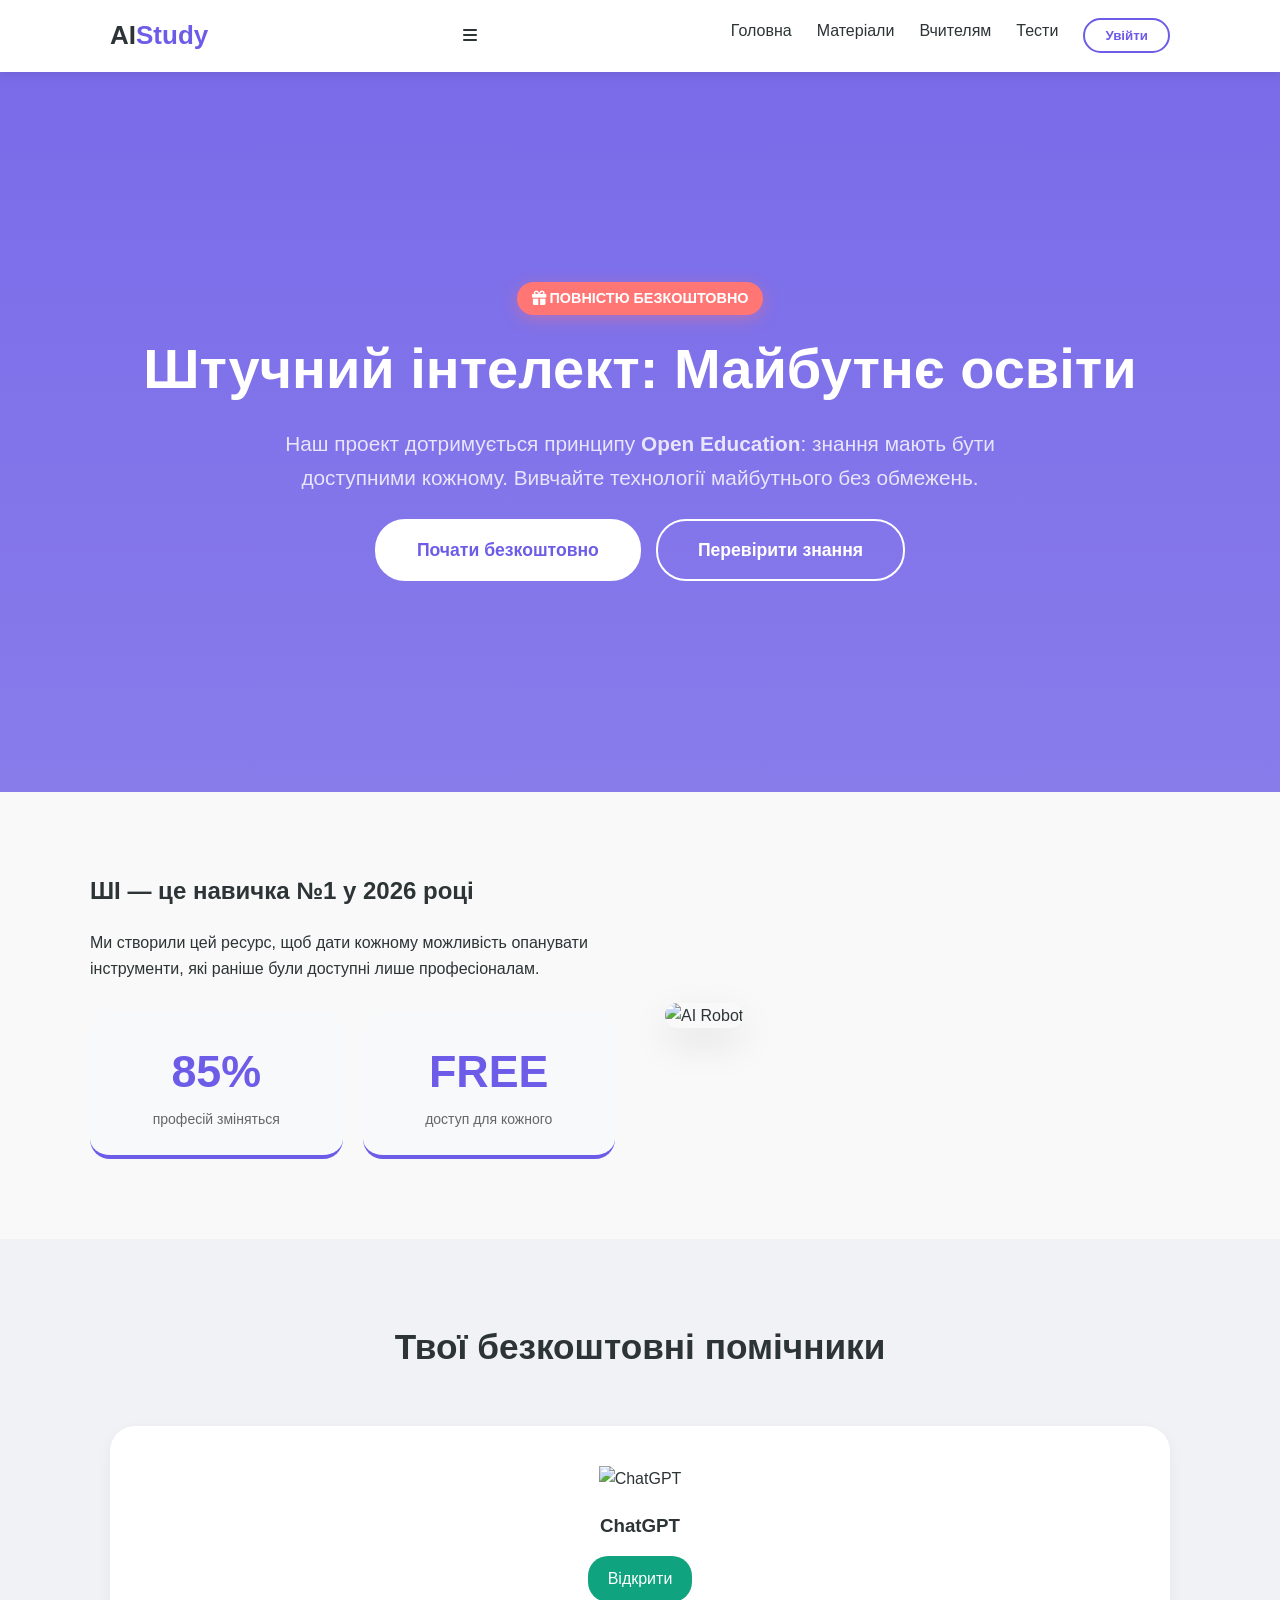
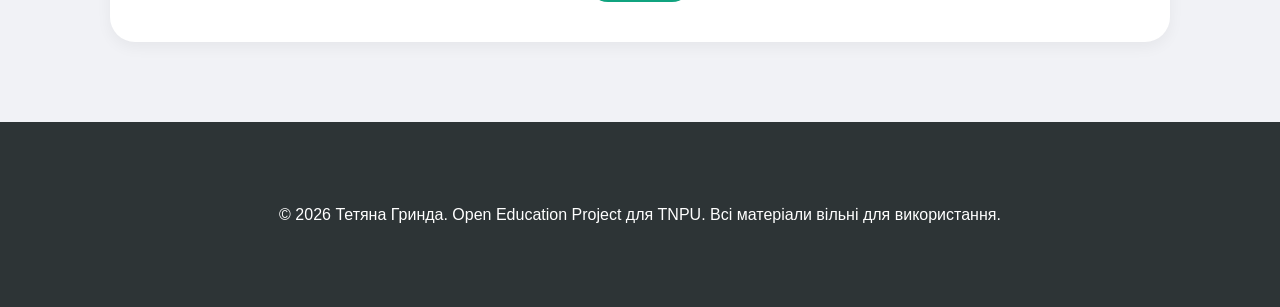
==== commit c93e8eb3: "Update index.html" ====
--- a/index.html
+++ b/index.html
@@ -120,6 +120,9 @@
     <header>
         <nav class="container">
             <div class="logo">AI<span>Study</span></div>
+            <div class="menu-toggle" id="mobile-menu">
+        <i class="fas fa-bars"></i>
+    </div>
             <ul class="nav-links">
                 <li><a href="index.html">Головна</a></li>
                 <li><a href="theory.html">Матеріали</a></li>
@@ -242,6 +245,13 @@
                 closeAuthModal();
             }
         }
+
+        const menu = document.querySelector('#mobile-menu');
+    const menuLinks = document.querySelector('.nav-links');
+
+    menu.addEventListener('click', function() {
+        menuLinks.classList.toggle('active');
+    });
     </script>
     <script src="script.js"></script>
 </body>
--- a/style.css
+++ b/style.css
@@ -60,7 +60,6 @@
     display: flex;
     gap: 25px;
 }
-
 .nav-links a {
     text-decoration: none;
     color: var(--dark);
@@ -415,3 +414,172 @@
     border-radius: 10px;
     outline: none;
 }
+
+
+
+.btn-login {
+    background: var(--primary);
+    color: white;
+    border: none;
+    padding: 8px 20px;
+    border-radius: 50px;
+    cursor: pointer;
+    font-weight: bold;
+    transition: 0.3s;
+}
+
+.btn-login:hover {
+    background: var(--primary-hover);
+    transform: scale(1.05);
+}
+
+#authModal {
+    display: none;
+    position: fixed;
+    z-index: 3000;
+    left: 0; top: 0;
+    width: 100%; height: 100%;
+    background: rgba(0,0,0,0.8);
+    backdrop-filter: blur(8px);
+}
+
+.auth-content {
+    background: white;
+    width: 90%;
+    max-width: 400px;
+    margin: 10% auto;
+    padding: 40px;
+    border-radius: 30px;
+    text-align: center;
+    position: relative;
+    box-shadow: 0 20px 50px rgba(0,0,0,0.3);
+}
+
+.auth-methods {
+    display: flex;
+    flex-direction: column;
+    gap: 15px;
+    margin-top: 25px;
+}
+
+.auth-btn {
+    padding: 12px;
+    border: 1px solid #ddd;
+    border-radius: 10px;
+    background: white;
+    cursor: pointer;
+    display: flex;
+    align-items: center;
+    justify-content: center;
+    gap: 10px;
+    font-weight: 500;
+    transition: 0.2s;
+}
+
+.auth-btn:hover { background: #f8f9ff; border-color: var(--primary); }
+
+.auth-btn.google i { color: #DB4437; }
+.auth-btn.microsoft i { color: #00A4EF; }
+
+.auth-divider {
+    margin: 20px 0;
+    display: flex;
+    align-items: center;
+    color: #888;
+    font-size: 0.8rem;
+}
+.auth-divider::before, .auth-divider::after {
+    content: "";
+    flex: 1;
+    height: 1px;
+    background: #eee;
+    margin: 0 10px;
+}
+
+.auth-input {
+    width: 100%;
+    padding: 12px;
+    margin-bottom: 15px;
+    border: 1px solid #ddd;
+    border-radius: 10px;
+    outline: none;
+}
+
+
+
+
+
+
+
+@media (max-width: 1024px) {
+    .container {
+        max-width: 95%;
+        padding: 0 15px;
+    }
+    .hero h1 {
+        font-size: 3rem;
+    }
+}
+
+@media (max-width: 768px) {
+    nav {
+        flex-direction: column;
+        gap: 15px;
+        padding: 15px 0;
+    }
+    .nav-links {
+        flex-wrap: wrap;
+        justify-content: center;
+        gap: 10px;
+        font-size: 0.9rem;
+    }
+
+    .hero {
+        padding: 60px 0;
+    }
+    .hero h1 {
+        font-size: 2.2rem !important; 
+        line-height: 1.2;
+    }
+    .hero p {
+        font-size: 1rem !important;
+        padding: 0 10px;
+    }
+    .hero-btns {
+        flex-direction: column; 
+        gap: 10px;
+    }
+    .hero-btns .btn {
+        width: 100%;
+        padding: 12px 0 !important;
+    }
+
+    .about-grid, .features, .teacher-grid, .quiz-selection {
+        grid-template-columns: 1fr !important; 
+        gap: 20px;
+    }
+
+    .auth-content, .modal-content {
+        width: 95% !important;
+        margin: 20% auto;
+        padding: 20px;
+    }
+}
+
+@media (max-width: 480px) {
+    .hero h1 {
+        font-size: 1.8rem !important;
+    }
+    .logo {
+        font-size: 1.5rem;
+    }
+}
+
+@media (min-width: 1600px) {
+    .container {
+        max-width: 1400px;
+    }
+    body {
+        font-size: 18px; 
+    }
+}
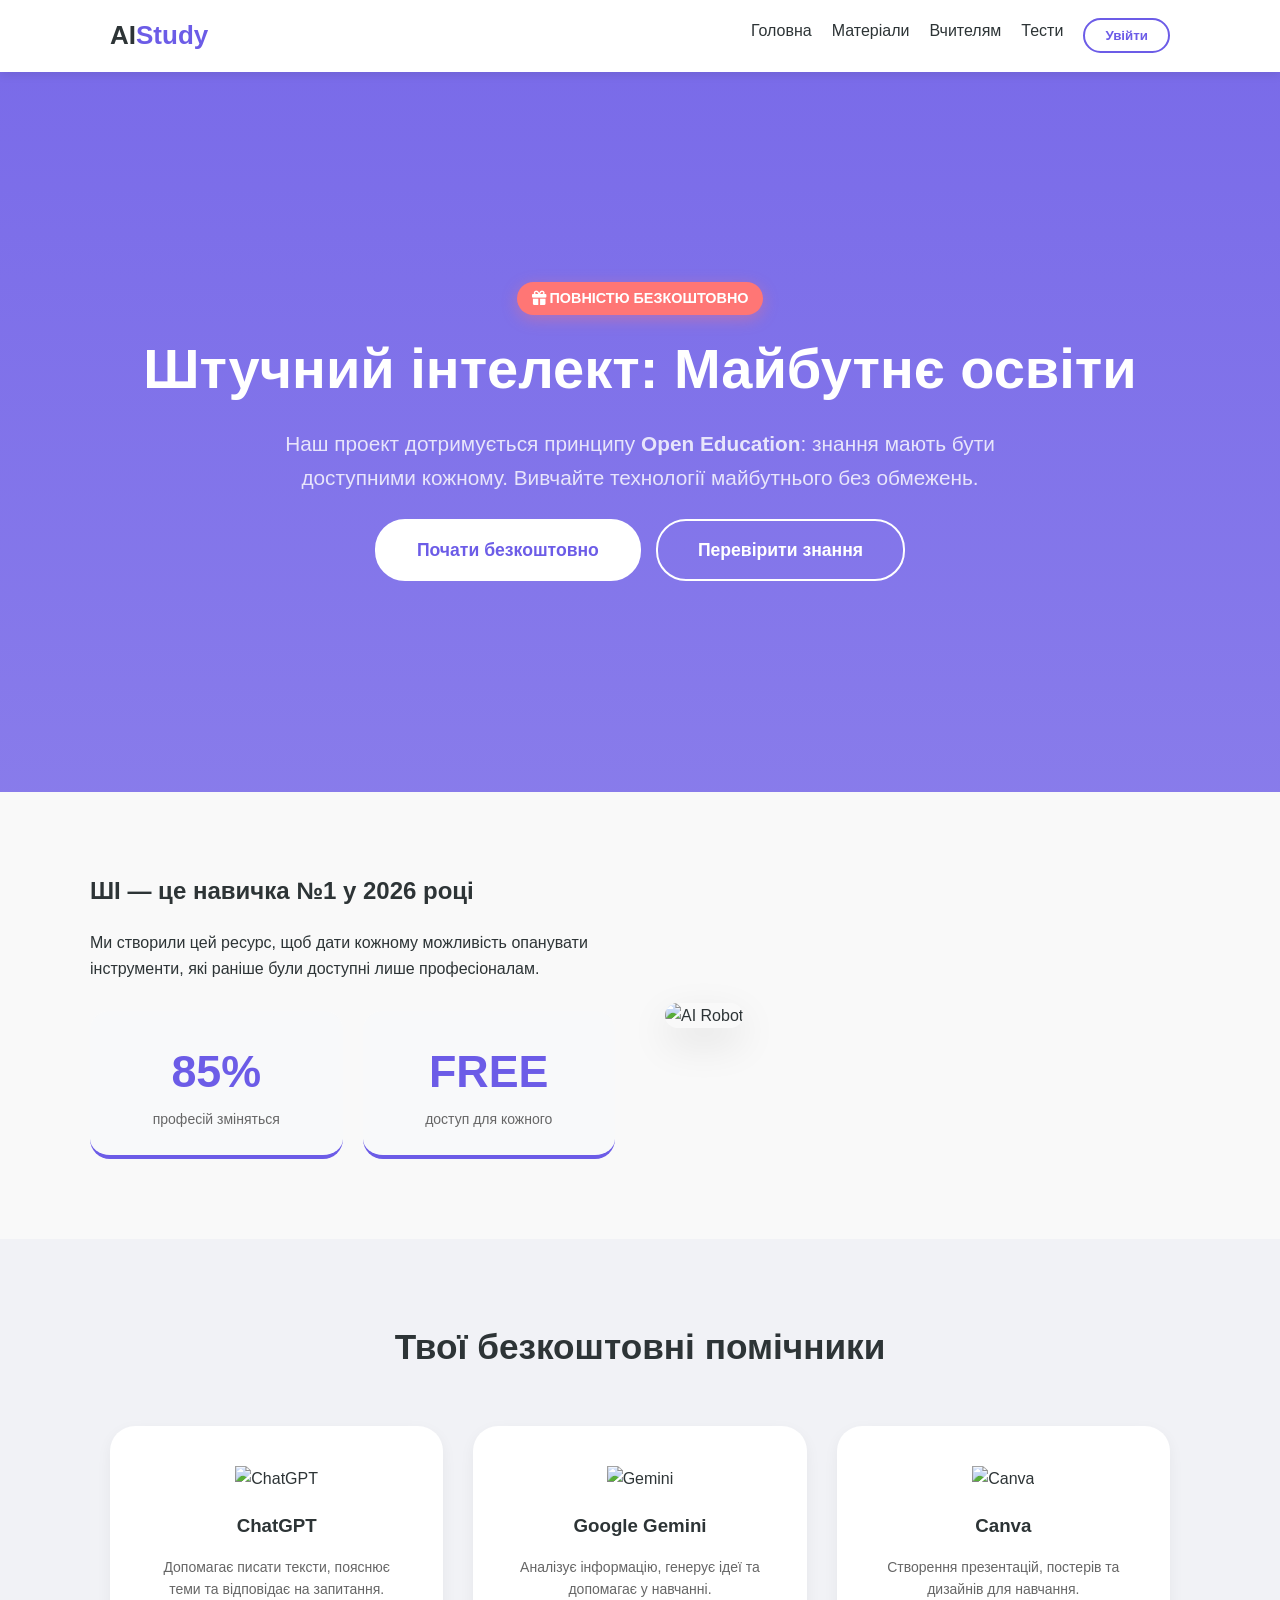
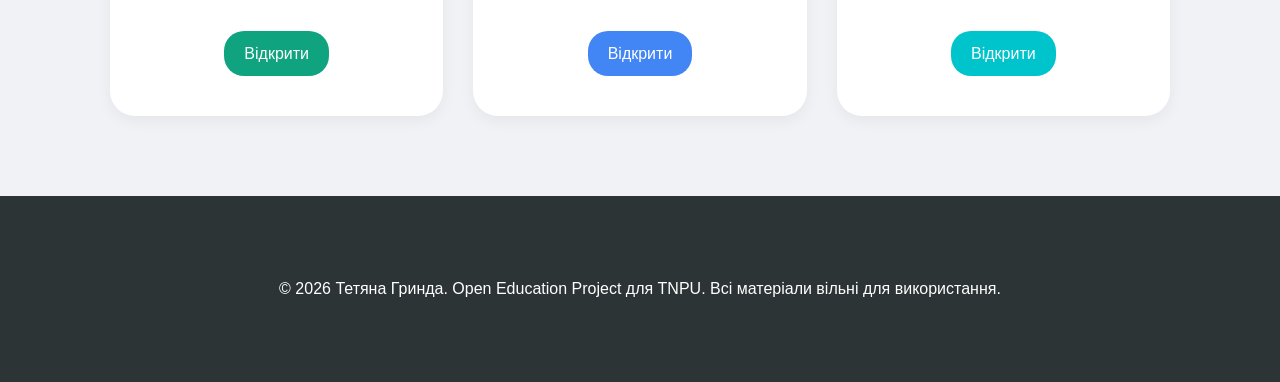
==== commit fc7590d9: "Update index.html" ====
--- a/index.html
+++ b/index.html
@@ -175,12 +175,29 @@
                 <h2>Твої безкоштовні помічники</h2>
             </div>
             <div class="features">
-                <div class="card" style="background: white; border-radius: 25px; padding: 40px;">
-                    <img src="https://upload.wikimedia.org/wikipedia/commons/0/04/ChatGPT_logo.svg" alt="ChatGPT" style="width: 60px; margin-bottom: 20px;">
-                    <h3>ChatGPT</h3>
-                    <a href="https://chatgpt.com" target="_blank" class="btn-sm" style="background: #10a37f; border: none; color: white; text-decoration: none; padding: 10px 20px; border-radius: 20px; display: inline-block;">Відкрити</a>
-                </div>
-                </div>
+
+    <div class="card" style="background: white; border-radius: 25px; padding: 40px; text-align: center;">
+        <img src="https://upload.wikimedia.org/wikipedia/commons/0/04/ChatGPT_logo.svg" alt="ChatGPT" style="width: 60px; margin-bottom: 20px;">
+        <h3>ChatGPT</h3>
+        <p style="font-size: 14px; color: #666;">Допомагає писати тексти, пояснює теми та відповідає на запитання.</p>
+        <a href="https://chatgpt.com" target="_blank" class="btn-sm" style="background: #10a37f; color: white; text-decoration: none; padding: 10px 20px; border-radius: 20px; display: inline-block; margin-top: 10px;">Відкрити</a>
+    </div>
+
+    <div class="card" style="background: white; border-radius: 25px; padding: 40px; text-align: center;">
+        <img src="https://upload.wikimedia.org/wikipedia/commons/8/8f/Google_Gemini_logo.svg" alt="Gemini" style="width: 60px; margin-bottom: 20px;">
+        <h3>Google Gemini</h3>
+        <p style="font-size: 14px; color: #666;">Аналізує інформацію, генерує ідеї та допомагає у навчанні.</p>
+        <a href="https://gemini.google.com" target="_blank" class="btn-sm" style="background: #4285F4; color: white; text-decoration: none; padding: 10px 20px; border-radius: 20px; display: inline-block; margin-top: 10px;">Відкрити</a>
+    </div>
+
+    <div class="card" style="background: white; border-radius: 25px; padding: 40px; text-align: center;">
+        <img src="https://upload.wikimedia.org/wikipedia/commons/0/08/Canva_icon_2021.svg" alt="Canva" style="width: 60px; margin-bottom: 20px;">
+        <h3>Canva</h3>
+        <p style="font-size: 14px; color: #666;">Створення презентацій, постерів та дизайнів для навчання.</p>
+        <a href="https://www.canva.com" target="_blank" class="btn-sm" style="background: #00c4cc; color: white; text-decoration: none; padding: 10px 20px; border-radius: 20px; display: inline-block; margin-top: 10px;">Відкрити</a>
+    </div>
+
+</div>
         </div>
     </section>
 
--- a/style.css
+++ b/style.css
@@ -511,75 +511,109 @@
 
 
 
-@media (max-width: 1024px) {
-    .container {
-        max-width: 95%;
+
+.nav-links {
+    display: flex;
+    gap: 20px;
+    list-style: none;
+}
+
+.menu-toggle {
+    display: none;
+}
+
+
+@media (max-width: 768px) {
+
+    header {
+        position: relative;
+    }
+
+    nav {
+        display: flex;
+        justify-content: space-between;
+        align-items: center;
+        padding: 10px 15px;
+    }
+
+    .menu-toggle {
+        display: block !important;
+        font-size: 26px;
+        cursor: pointer;
+        color: var(--primary);
+        z-index: 3001;
+    }
+
+    .nav-links {
+        display: none;
+        flex-direction: column;
+        position: absolute;
+        top: 60px;
+        left: 0;
+        width: 100%;
+        background: white;
+        padding: 15px 10px;
+        box-shadow: 0 10px 25px rgba(0,0,0,0.15);
+        z-index: 3000;
+        gap: 10px;
+        text-align: center;
+    }
+
+    .nav-links.active {
+        display: flex;
+    }
+
+    .nav-links a,
+    .nav-links button {
+        display: block;
+        width: 100%;
+        padding: 10px 0;
+    }
+
+    .hero {
+        padding: 50px 15px;
+    }
+
+    .hero h1 {
+        font-size: 1.8rem !important;
+        line-height: 1.3;
+        padding: 0 10px;
+    }
+
+    .hero p {
+        font-size: 0.95rem !important;
         padding: 0 15px;
     }
-    .hero h1 {
-        font-size: 3rem;
-    }
-}
-
-@media (max-width: 768px) {
-    nav {
+
+    .hero-btns {
+        display: flex;
         flex-direction: column;
-        gap: 15px;
-        padding: 15px 0;
-    }
-    .nav-links {
-        flex-wrap: wrap;
-        justify-content: center;
         gap: 10px;
-        font-size: 0.9rem;
-    }
-
-    .hero {
-        padding: 60px 0;
-    }
-    .hero h1 {
-        font-size: 2.2rem !important; 
-        line-height: 1.2;
-    }
-    .hero p {
-        font-size: 1rem !important;
         padding: 0 10px;
     }
-    .hero-btns {
-        flex-direction: column; 
-        gap: 10px;
-    }
+
     .hero-btns .btn {
         width: 100%;
         padding: 12px 0 !important;
     }
 
-    .about-grid, .features, .teacher-grid, .quiz-selection {
-        grid-template-columns: 1fr !important; 
+    .container {
+        padding: 0 15px;
+    }
+
+    .about-grid,
+    .features,
+    .teacher-grid,
+    .quiz-selection {
+        display: grid;
+        grid-template-columns: 1fr !important;
         gap: 20px;
-    }
-
-    .auth-content, .modal-content {
-        width: 95% !important;
+        padding: 0 10px;
+    }
+
+    .auth-content {
+        width: 95%;
         margin: 20% auto;
         padding: 20px;
     }
 }
-
-@media (max-width: 480px) {
-    .hero h1 {
-        font-size: 1.8rem !important;
-    }
-    .logo {
-        font-size: 1.5rem;
-    }
-}
-
-@media (min-width: 1600px) {
-    .container {
-        max-width: 1400px;
-    }
-    body {
-        font-size: 18px; 
-    }
-}
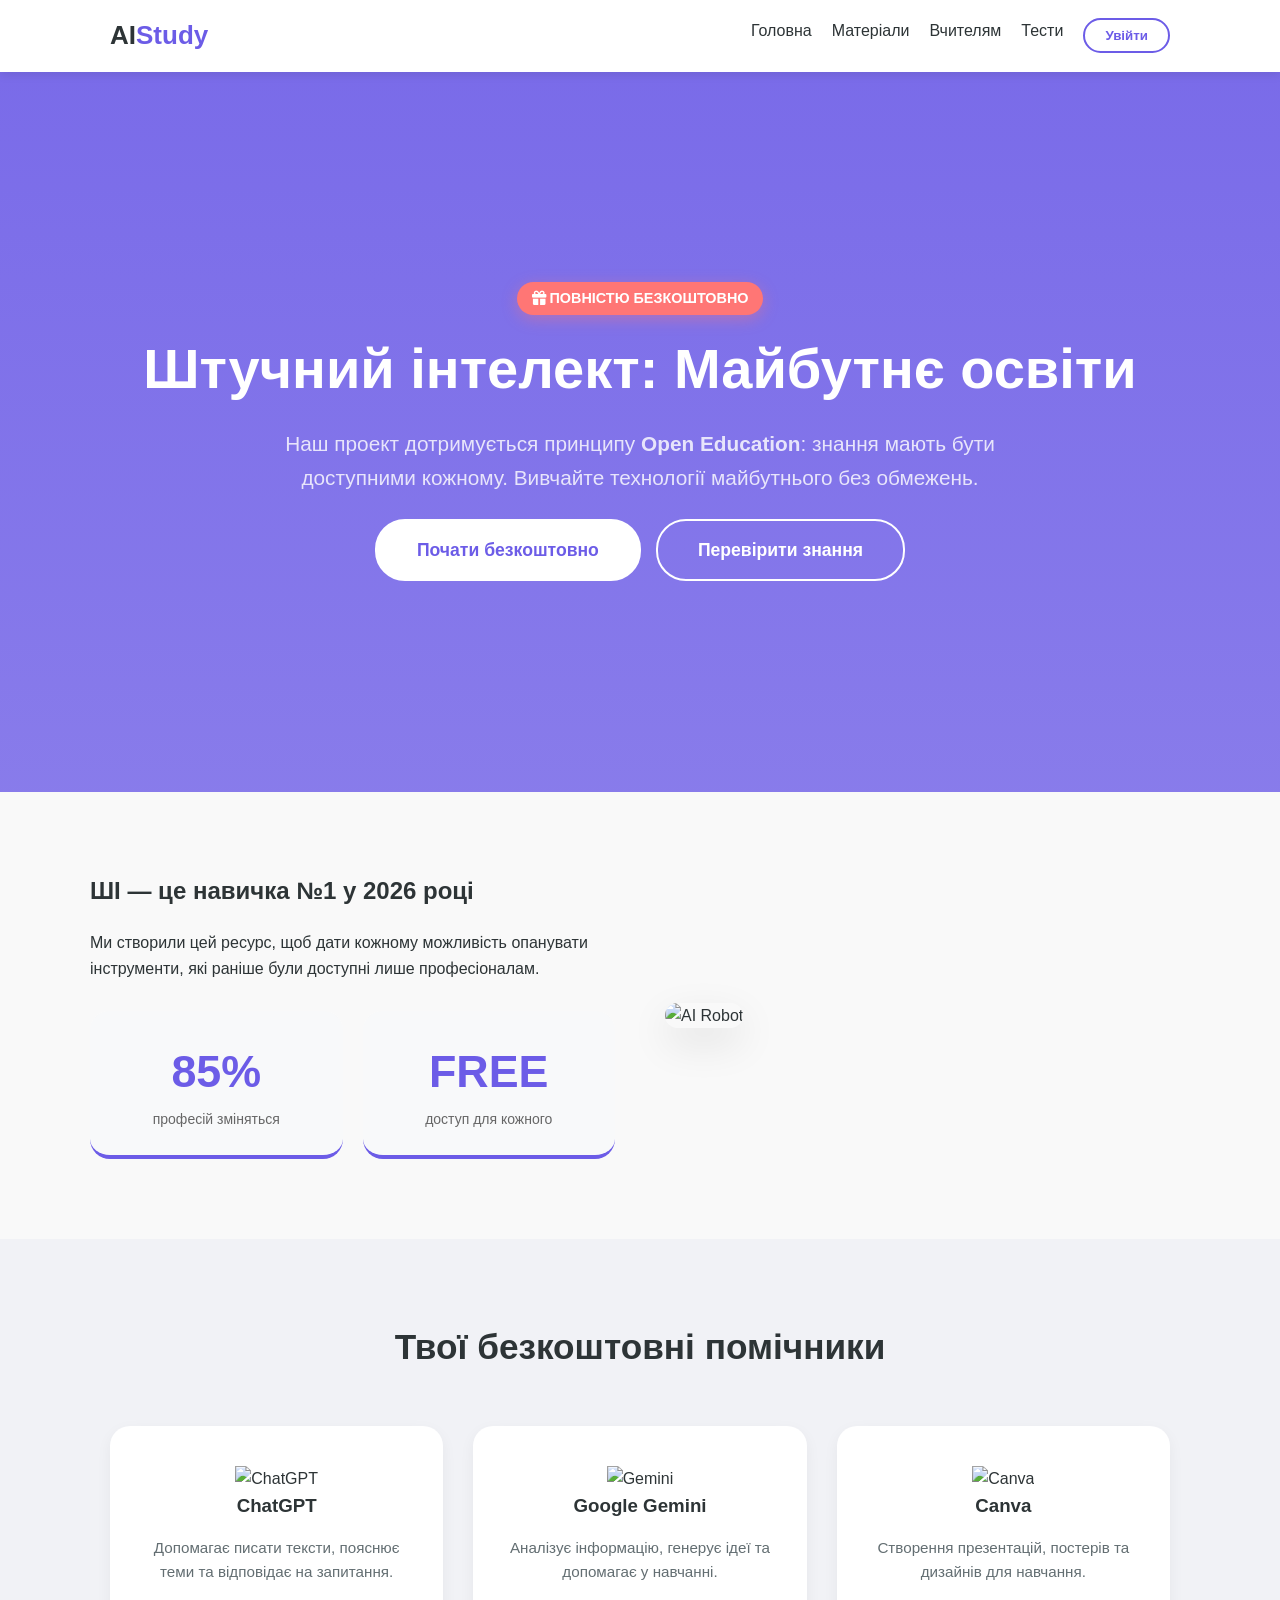
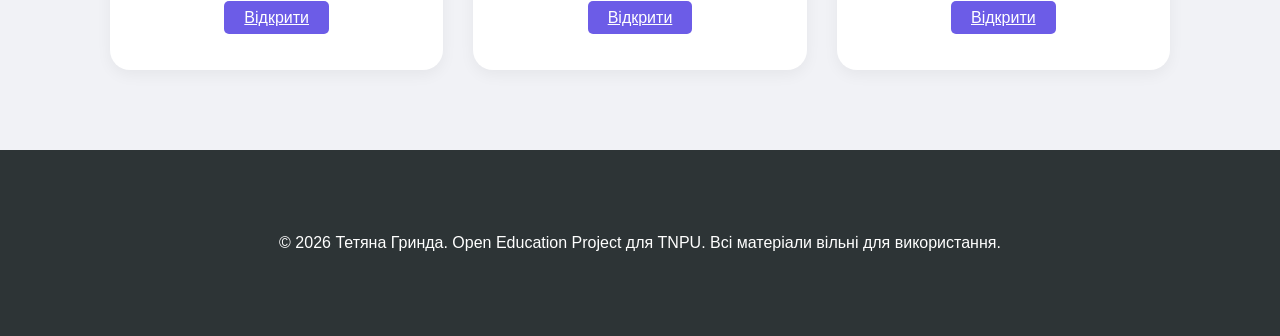
==== commit 5591a230: "Update index.html" ====
--- a/index.html
+++ b/index.html
@@ -174,28 +174,30 @@
             <div class="section-header">
                 <h2>Твої безкоштовні помічники</h2>
             </div>
-            <div class="features">
-
-    <div class="card" style="background: white; border-radius: 25px; padding: 40px; text-align: center;">
-        <img src="https://upload.wikimedia.org/wikipedia/commons/0/04/ChatGPT_logo.svg" alt="ChatGPT" style="width: 60px; margin-bottom: 20px;">
+          <div class="features">
+
+    <div class="card">
+        <img src="https://cdn-icons-png.flaticon.com/512/4712/4712027.png" alt="ChatGPT">
         <h3>ChatGPT</h3>
-        <p style="font-size: 14px; color: #666;">Допомагає писати тексти, пояснює теми та відповідає на запитання.</p>
-        <a href="https://chatgpt.com" target="_blank" class="btn-sm" style="background: #10a37f; color: white; text-decoration: none; padding: 10px 20px; border-radius: 20px; display: inline-block; margin-top: 10px;">Відкрити</a>
-    </div>
-
-    <div class="card" style="background: white; border-radius: 25px; padding: 40px; text-align: center;">
-        <img src="https://upload.wikimedia.org/wikipedia/commons/8/8f/Google_Gemini_logo.svg" alt="Gemini" style="width: 60px; margin-bottom: 20px;">
+        <p>Допомагає писати тексти, пояснює теми та відповідає на запитання.</p>
+        <a href="https://chatgpt.com" target="_blank" class="btn-sm green">Відкрити</a>
+    </div>
+
+    <div class="card">
+        <img src="https://cdn-icons-png.flaticon.com/512/300/300221.png" alt="Gemini">
         <h3>Google Gemini</h3>
-        <p style="font-size: 14px; color: #666;">Аналізує інформацію, генерує ідеї та допомагає у навчанні.</p>
-        <a href="https://gemini.google.com" target="_blank" class="btn-sm" style="background: #4285F4; color: white; text-decoration: none; padding: 10px 20px; border-radius: 20px; display: inline-block; margin-top: 10px;">Відкрити</a>
-    </div>
-
-    <div class="card" style="background: white; border-radius: 25px; padding: 40px; text-align: center;">
-        <img src="https://upload.wikimedia.org/wikipedia/commons/0/08/Canva_icon_2021.svg" alt="Canva" style="width: 60px; margin-bottom: 20px;">
+        <p>Аналізує інформацію, генерує ідеї та допомагає у навчанні.</p>
+        <a href="https://gemini.google.com" target="_blank" class="btn-sm blue">Відкрити</a>
+    </div>
+
+    <div class="card">
+        <img src="https://cdn-icons-png.flaticon.com/512/5968/5968705.png" alt="Canva">
         <h3>Canva</h3>
-        <p style="font-size: 14px; color: #666;">Створення презентацій, постерів та дизайнів для навчання.</p>
-        <a href="https://www.canva.com" target="_blank" class="btn-sm" style="background: #00c4cc; color: white; text-decoration: none; padding: 10px 20px; border-radius: 20px; display: inline-block; margin-top: 10px;">Відкрити</a>
-    </div>
+        <p>Створення презентацій, постерів та дизайнів для навчання.</p>
+        <a href="https://www.canva.com" target="_blank" class="btn-sm cyan">Відкрити</a>
+    </div>
+
+</div>
 
 </div>
         </div>
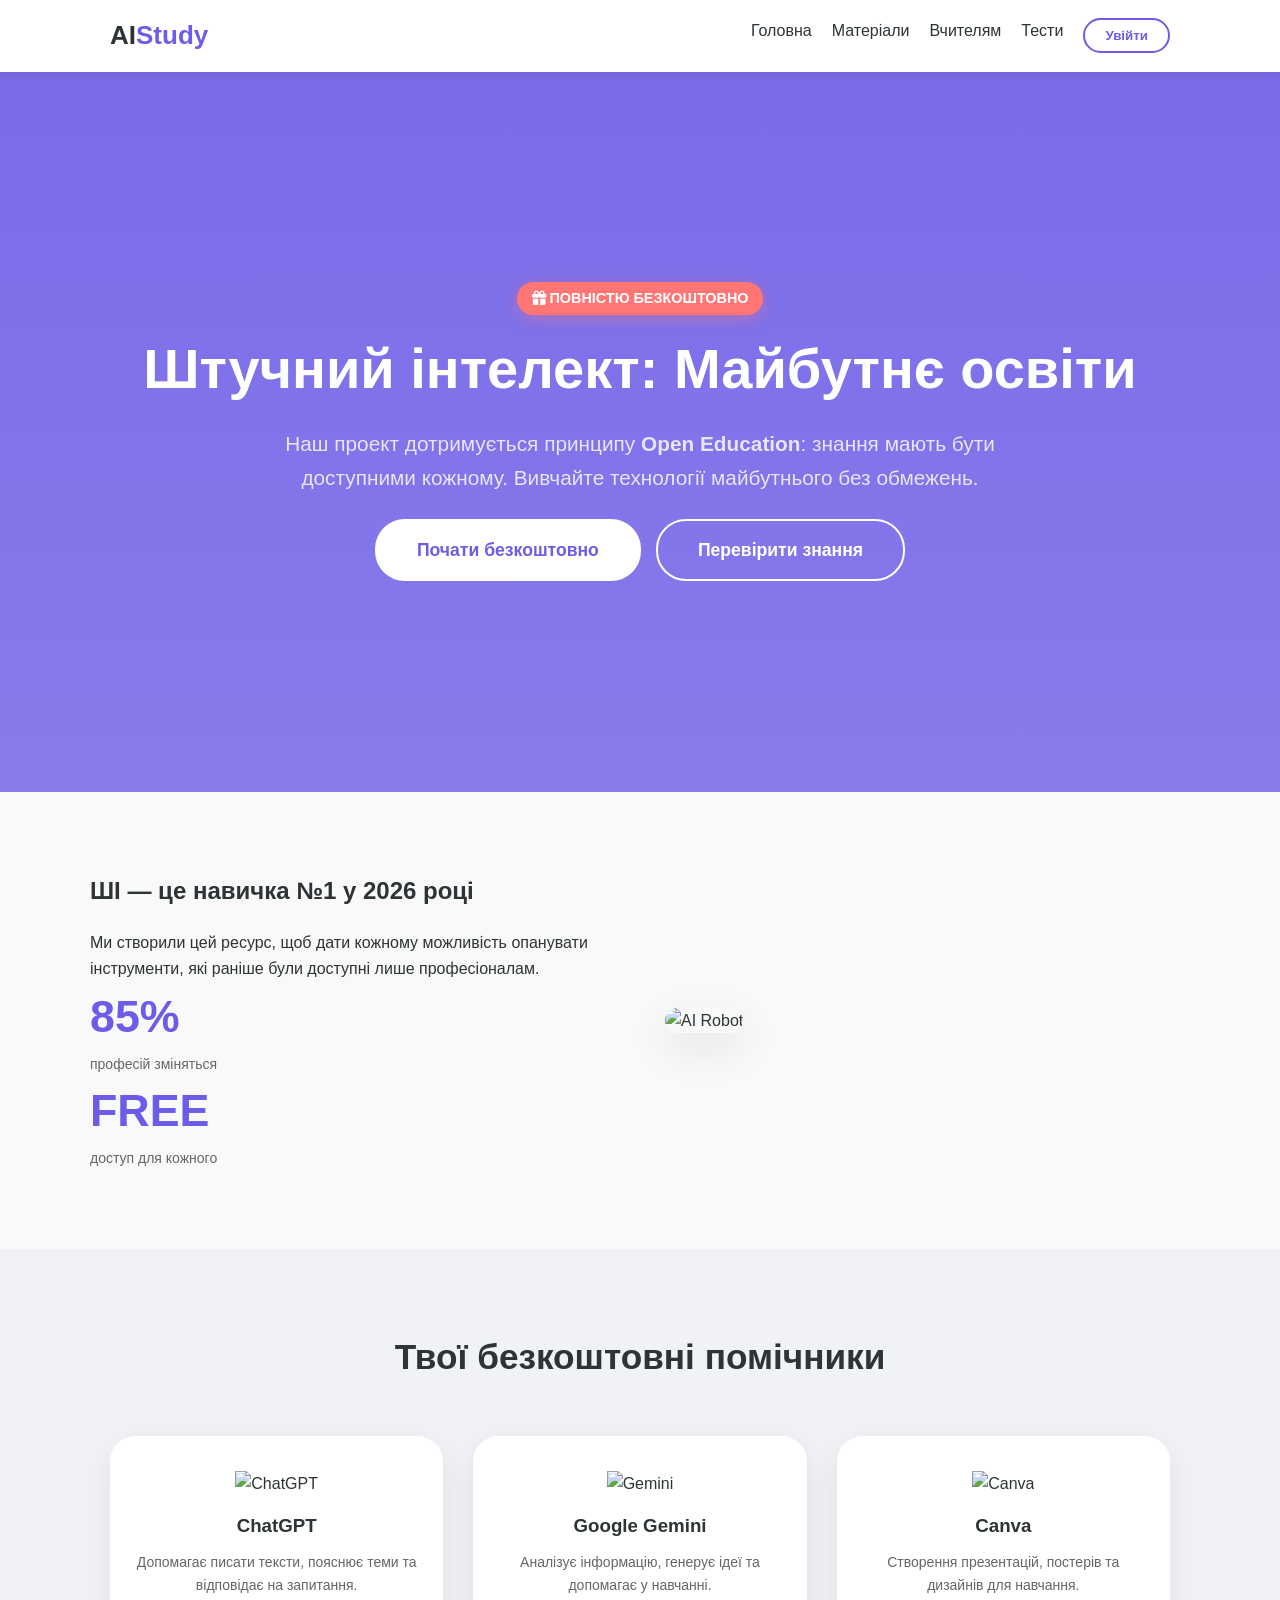
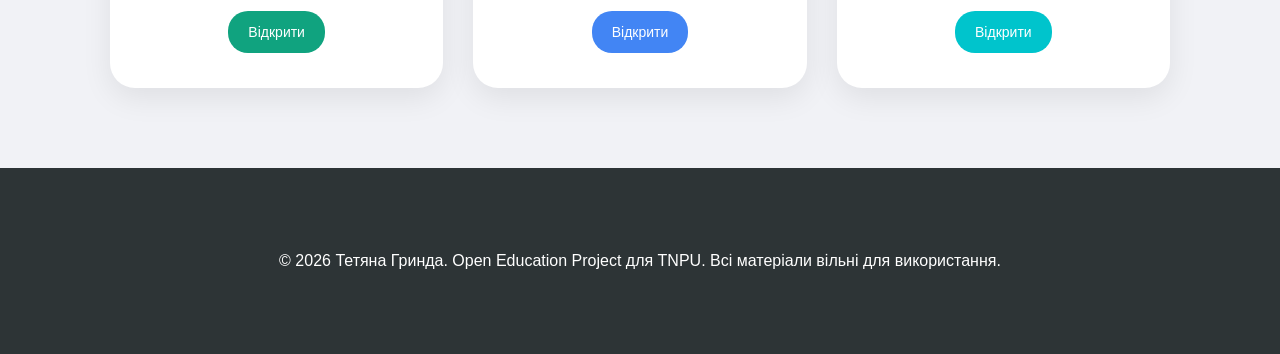
==== commit bd83184d: "Update index.html" ====
--- a/index.html
+++ b/index.html
@@ -11,17 +11,22 @@
             from { opacity: 0; transform: translateY(30px); }
             to { opacity: 1; transform: translateY(0); }
         }
+
         :root {
             --primary: #6c5ce7;
             --accent: #00b894;
         }
+
         .hero {
             animation: fadeInUp 1s ease-out;
-            background: linear-gradient(rgba(108, 92, 231, 0.9), rgba(108, 92, 231, 0.8)), url('https://images.unsplash.com/photo-1620712943543-bcc4688e7485?auto=format&fit=crop&q=80&w=1500');
+            background: linear-gradient(rgba(108, 92, 231, 0.9), rgba(108, 92, 231, 0.8)), url("https://images.unsplash.com/photo-1620712943543-bcc4688e7485?auto=format&fit=crop&q=80&w=1500");
             background-size: cover;
             background-position: center;
         }
-        .hero h1, .hero p, .hero .hero-btns {
+
+        .hero h1,
+        .hero p,
+        .hero .hero-btns {
             animation: fadeInUp 1.2s ease-out;
         }
 
@@ -37,17 +42,21 @@
             text-transform: uppercase;
             box-shadow: 0 4px 15px rgba(255, 118, 117, 0.4);
         }
+
         .card:hover {
             transform: scale(1.05);
             transition: 0.3s;
         }
+
         #authModal {
             display: none;
             position: fixed;
             z-index: 3000;
-            left: 0; top: 0;
-            width: 100%; height: 100%;
-            background: rgba(0,0,0,0.8);
+            left: 0;
+            top: 0;
+            width: 100%;
+            height: 100%;
+            background: rgba(0, 0, 0, 0.8);
             backdrop-filter: blur(8px);
         }
 
@@ -60,9 +69,16 @@
             border-radius: 30px;
             text-align: center;
             position: relative;
-            box-shadow: 0 20px 50px rgba(0,0,0,0.3);
-        }
-        .auth-methods { display: flex; flex-direction: column; gap: 15px; margin-top: 25px; }
+            box-shadow: 0 20px 50px rgba(0, 0, 0, 0.3);
+        }
+
+        .auth-methods {
+            display: flex;
+            flex-direction: column;
+            gap: 15px;
+            margin-top: 25px;
+        }
+
         .auth-btn {
             padding: 12px;
             border: 1px solid #ddd;
@@ -77,9 +93,13 @@
             transition: 0.2s;
         }
 
-        .auth-btn:hover { background: #f8f9ff; border-color: var(--primary); }
-        .auth-btn.google i { color: #DB4437; }
-        .auth-btn.microsoft i { color: #00A4EF; }
+        .auth-btn:hover {
+            background: #f8f9ff;
+            border-color: var(--primary);
+        }
+
+        .auth-btn.google i { color: #db4437; }
+        .auth-btn.microsoft i { color: #00a4ef; }
 
         .auth-divider {
             margin: 20px 0;
@@ -88,8 +108,14 @@
             color: #888;
             font-size: 0.8rem;
         }
-        .auth-divider::before, .auth-divider::after {
-            content: ""; flex: 1; height: 1px; background: #eee; margin: 0 10px;
+
+        .auth-divider::before,
+        .auth-divider::after {
+            content: "";
+            flex: 1;
+            height: 1px;
+            background: #eee;
+            margin: 0 10px;
         }
 
         .auth-input {
@@ -112,17 +138,20 @@
             font-weight: bold;
             transition: 0.3s;
         }
-        .btn-login:hover { background: var(--primary); color: white; }
+
+        .btn-login:hover {
+            background: var(--primary);
+            color: white;
+        }
     </style>
 </head>
 <body>
-
     <header>
         <nav class="container">
             <div class="logo">AI<span>Study</span></div>
             <div class="menu-toggle" id="mobile-menu">
-        <i class="fas fa-bars"></i>
-    </div>
+                <i class="fas fa-bars"></i>
+            </div>
             <ul class="nav-links">
                 <li><a href="index.html">Головна</a></li>
                 <li><a href="theory.html">Матеріали</a></li>
@@ -152,12 +181,12 @@
             <div class="about-text">
                 <h2>ШІ — це навичка №1 у 2026 році</h2>
                 <p>Ми створили цей ресурс, щоб дати кожному можливість опанувати інструменти, які раніше були доступні лише професіоналам.</p>
-                <div style="display: flex; gap: 20px; margin-top: 30px;">
-                    <div style="flex: 1; text-align: center; background: #f8f9fa; padding: 25px; border-radius: 20px; border-bottom: 4px solid var(--primary);">
+                <div class="stats-row">
+                    <div class="stat-card">
                         <h3 style="font-size: 2.8rem; color: var(--primary); margin: 0;">85%</h3>
                         <p style="font-size: 14px; color: #666; font-weight: 500;">професій зміняться</p>
                     </div>
-                    <div style="flex: 1; text-align: center; background: #f8f9fa; padding: 25px; border-radius: 20px; border-bottom: 4px solid var(--primary);">
+                    <div class="stat-card">
                         <h3 style="font-size: 2.8rem; color: var(--primary); margin: 0;">FREE</h3>
                         <p style="font-size: 14px; color: #666; font-weight: 500;">доступ для кожного</p>
                     </div>
@@ -174,32 +203,28 @@
             <div class="section-header">
                 <h2>Твої безкоштовні помічники</h2>
             </div>
-          <div class="features">
-
-    <div class="card">
-        <img src="https://cdn-icons-png.flaticon.com/512/4712/4712027.png" alt="ChatGPT">
-        <h3>ChatGPT</h3>
-        <p>Допомагає писати тексти, пояснює теми та відповідає на запитання.</p>
-        <a href="https://chatgpt.com" target="_blank" class="btn-sm green">Відкрити</a>
-    </div>
-
-    <div class="card">
-        <img src="https://cdn-icons-png.flaticon.com/512/300/300221.png" alt="Gemini">
-        <h3>Google Gemini</h3>
-        <p>Аналізує інформацію, генерує ідеї та допомагає у навчанні.</p>
-        <a href="https://gemini.google.com" target="_blank" class="btn-sm blue">Відкрити</a>
-    </div>
-
-    <div class="card">
-        <img src="https://cdn-icons-png.flaticon.com/512/5968/5968705.png" alt="Canva">
-        <h3>Canva</h3>
-        <p>Створення презентацій, постерів та дизайнів для навчання.</p>
-        <a href="https://www.canva.com" target="_blank" class="btn-sm cyan">Відкрити</a>
-    </div>
-
-</div>
-
-</div>
+            <div class="features">
+                <div class="card">
+                    <img src="https://cdn-icons-png.flaticon.com/512/4712/4712027.png" alt="ChatGPT">
+                    <h3>ChatGPT</h3>
+                    <p>Допомагає писати тексти, пояснює теми та відповідає на запитання.</p>
+                    <a href="https://chatgpt.com" target="_blank" class="btn-sm green">Відкрити</a>
+                </div>
+
+                <div class="card">
+                    <img src="https://cdn-icons-png.flaticon.com/512/300/300221.png" alt="Gemini">
+                    <h3>Google Gemini</h3>
+                    <p>Аналізує інформацію, генерує ідеї та допомагає у навчанні.</p>
+                    <a href="https://gemini.google.com" target="_blank" class="btn-sm blue">Відкрити</a>
+                </div>
+
+                <div class="card">
+                    <img src="https://cdn-icons-png.flaticon.com/512/5968/5968705.png" alt="Canva">
+                    <h3>Canva</h3>
+                    <p>Створення презентацій, постерів та дизайнів для навчання.</p>
+                    <a href="https://www.canva.com" target="_blank" class="btn-sm cyan">Відкрити</a>
+                </div>
+            </div>
         </div>
     </section>
 
@@ -228,30 +253,31 @@
 
             <input type="email" class="auth-input" placeholder="Електронна пошта">
             <input type="password" class="auth-input" placeholder="Пароль">
-            
+
             <button class="btn" style="width: 100%; border: none; margin-top: 10px; background: var(--primary); color: white; padding: 12px; border-radius: 10px; cursor: pointer;" onclick="fakeLogin('Пошту')">
                 Увійти
             </button>
-            
+
             <p style="margin-top: 20px; font-size: 0.8rem;">
                 Немає акаунту? <a href="#" style="color: var(--primary);">Зареєструватися</a>
             </p>
         </div>
     </div>
+
     <script>
         function openAuthModal() {
-            document.getElementById('authModal').style.display = 'block';
+            document.getElementById("authModal").style.display = "block";
         }
 
         function closeAuthModal() {
-            document.getElementById('authModal').style.display = 'none';
+            document.getElementById("authModal").style.display = "none";
         }
 
         function fakeLogin(method) {
             alert("Ви успішно авторизувалися через " + method + "!");
             closeAuthModal();
-            const loginBtn = document.querySelector('.btn-login');
-            if(loginBtn) {
+            const loginBtn = document.querySelector(".btn-login");
+            if (loginBtn) {
                 loginBtn.innerText = "Тетяна Г.";
                 loginBtn.style.background = "#00b894";
                 loginBtn.style.color = "white";
@@ -259,18 +285,37 @@
         }
 
         window.onclick = function(event) {
-            let modal = document.getElementById('authModal');
-            if (event.target == modal) {
+            const modal = document.getElementById("authModal");
+            if (event.target === modal) {
                 closeAuthModal();
             }
-        }
-
-        const menu = document.querySelector('#mobile-menu');
-    const menuLinks = document.querySelector('.nav-links');
-
-    menu.addEventListener('click', function() {
-        menuLinks.classList.toggle('active');
-    });
+        };
+
+        const menu = document.querySelector("#mobile-menu");
+        const menuLinks = document.querySelector(".nav-links");
+
+        if (menu && menuLinks) {
+            menu.addEventListener("click", function() {
+                menuLinks.classList.toggle("active");
+
+                const icon = menu.querySelector("i");
+                if (icon) {
+                    icon.classList.toggle("fa-bars");
+                    icon.classList.toggle("fa-times");
+                }
+            });
+
+            document.querySelectorAll(".nav-links a").forEach((link) => {
+                link.addEventListener("click", () => {
+                    menuLinks.classList.remove("active");
+                    const icon = menu.querySelector("i");
+                    if (icon) {
+                        icon.classList.add("fa-bars");
+                        icon.classList.remove("fa-times");
+                    }
+                });
+            });
+        }
     </script>
     <script src="script.js"></script>
 </body>
--- a/style.css
+++ b/style.css
@@ -196,18 +196,19 @@
 
 .features {
     display: grid;
-    grid-template-columns: repeat(auto-fit, minmax(300px, 1fr));
+    grid-template-columns: repeat(3, 1fr);
     gap: 30px;
 }
 
 .card {
-    background: var(--white);
-    padding: 40px 30px;
-    border-radius: 20px;
-    box-shadow: 0 5px 15px rgba(0,0,0,0.05);
+    background: white;
+    border-radius: 25px;
+    padding: 35px 25px;
     text-align: center;
-    transition: var(--transition);
-}
+    box-shadow: 0 10px 30px rgba(0,0,0,0.08);
+    transition: 0.3s;
+}
+
 
 .card i {
     font-size: 45px;
@@ -216,19 +217,54 @@
 }
 
 .card h3 {
+    margin-bottom: 10px;
+}
+
+.card p {
+    font-size: 14px;
+    color: #666;
+    min-height: 40px; 
+}
+
+.card:hover {
+    transform: translateY(-5px);
+}
+
+
+
+
+.card img {
+    width: 60px;
+    height: 60px;
+    object-fit: contain;
     margin-bottom: 15px;
 }
 
-.card p {
-    font-size: 0.95rem;
-    margin-bottom: 20px;
-    color: #636e72;
-}
-
-.card:hover {
-    transform: translateY(-10px);
-    box-shadow: 0 15px 30px rgba(0,0,0,0.1);
-}
+
+
+
+
+
+
+.btn-sm {
+    display: inline-block;
+    margin-top: 15px;
+    padding: 10px 20px;
+    border-radius: 20px;
+    color: white;
+    text-decoration: none;
+    font-size: 14px;
+}
+
+.btn-sm.green { background: #10a37f; }
+.btn-sm.blue { background: #4285F4; }
+.btn-sm.cyan { background: #00c4cc; }
+
+
+
+
+
+
 
 .teacher-grid {
     display: grid;
@@ -525,17 +561,21 @@
 
 @media (max-width: 768px) {
 
+    
+    .features {
+        grid-template-columns: 1fr;
+    }
+
+    
     header {
         position: relative;
     }
-
     nav {
         display: flex;
         justify-content: space-between;
         align-items: center;
         padding: 10px 15px;
     }
-
     .menu-toggle {
         display: block !important;
         font-size: 26px;
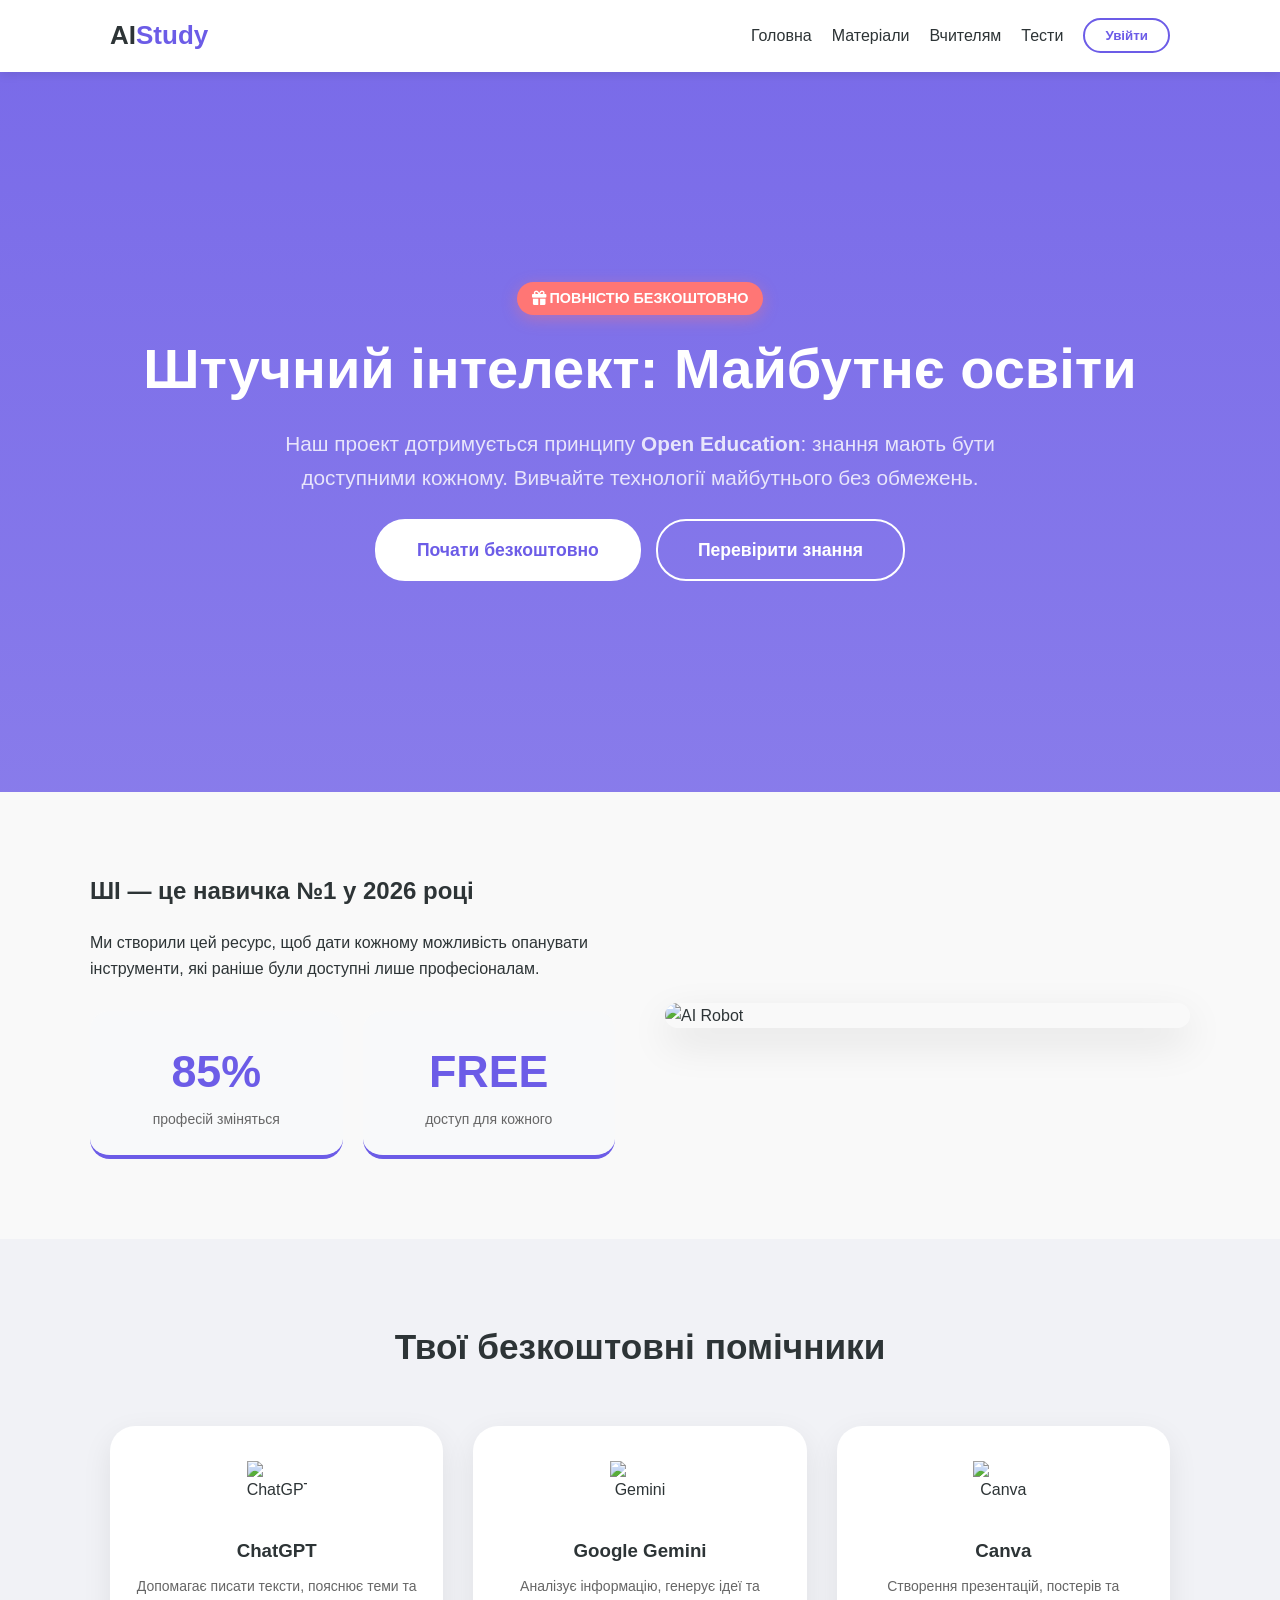
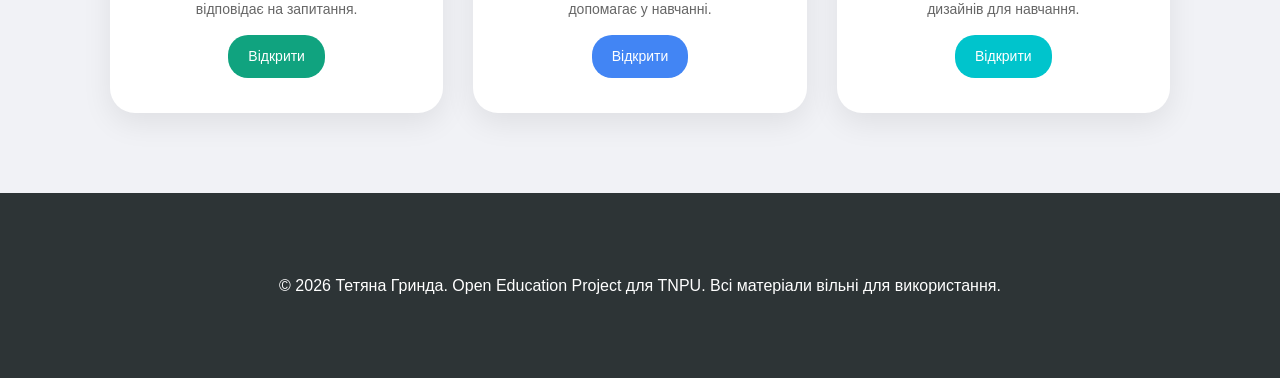
==== commit 678c36e0: "Update index.html" ====
--- a/index.html
+++ b/index.html
@@ -264,24 +264,17 @@
         </div>
     </div>
 
+    <script type="module" src="firebase-auth.js"></script>
+
     <script>
         function openAuthModal() {
-            document.getElementById("authModal").style.display = "block";
+            const modal = document.getElementById("authModal");
+            if (modal) modal.style.display = "block";
         }
 
         function closeAuthModal() {
-            document.getElementById("authModal").style.display = "none";
-        }
-
-        function fakeLogin(method) {
-            alert("Ви успішно авторизувалися через " + method + "!");
-            closeAuthModal();
-            const loginBtn = document.querySelector(".btn-login");
-            if (loginBtn) {
-                loginBtn.innerText = "Тетяна Г.";
-                loginBtn.style.background = "#00b894";
-                loginBtn.style.color = "white";
-            }
+            const modal = document.getElementById("authModal");
+            if (modal) modal.style.display = "none";
         }
 
         window.onclick = function(event) {
@@ -297,7 +290,6 @@
         if (menu && menuLinks) {
             menu.addEventListener("click", function() {
                 menuLinks.classList.toggle("active");
-
                 const icon = menu.querySelector("i");
                 if (icon) {
                     icon.classList.toggle("fa-bars");
@@ -317,6 +309,7 @@
             });
         }
     </script>
+
     <script src="script.js"></script>
 </body>
 </html>
--- a/style.css
+++ b/style.css
@@ -1,8 +1,8 @@
 :root {
-    --primary: #6c5ce7;       
+    --primary: #6c5ce7;
     --primary-hover: #5649c1;
-    --dark: #2d3436;          
-    --light: #f9f9f9;         
+    --dark: #2d3436;
+    --light: #f9f9f9;
     --white: #ffffff;
     --transition: all 0.3s ease;
 }
@@ -14,13 +14,32 @@
 }
 
 html {
-    scroll-behavior: smooth; 
-}
+    scroll-behavior: smooth;
+    width: 100%;
+    overflow-x: hidden;
+}
+
 body {
-    font-family: 'Segoe UI', Roboto, Helvetica, Arial, sans-serif;
+    font-family: "Segoe UI", Roboto, Helvetica, Arial, sans-serif;
     line-height: 1.6;
     background-color: var(--light);
     color: var(--dark);
+    width: 100%;
+    max-width: 100%;
+    overflow-x: hidden;
+}
+
+img {
+    display: block;
+    max-width: 100%;
+}
+
+body * {
+    min-width: 0;
+}
+
+h1, h2, h3, p, a, button, span, li {
+    overflow-wrap: anywhere;
 }
 
 .container {
@@ -35,7 +54,7 @@
     position: sticky;
     top: 0;
     z-index: 1000;
-    box-shadow: 0 2px 10px rgba(0,0,0,0.1);
+    box-shadow: 0 2px 10px rgba(0, 0, 0, 0.1);
 }
 
 nav {
@@ -56,10 +75,12 @@
 }
 
 .nav-links {
+    display: flex;
+    gap: 20px;
     list-style: none;
-    display: flex;
-    gap: 25px;
-}
+    align-items: center;
+}
+
 .nav-links a {
     text-decoration: none;
     color: var(--dark);
@@ -71,14 +92,18 @@
     color: var(--primary);
 }
 
+.menu-toggle {
+    display: none;
+}
+
 .hero {
-    height: 80vh;
+    min-height: 80vh;
     display: flex;
     align-items: center;
     text-align: center;
     background: linear-gradient(135deg, #6c5ce7 0%, #a29bfe 100%);
     color: var(--white);
-    padding: 40px 0;
+    padding: 56px 0;
 }
 
 .hero h1 {
@@ -111,13 +136,14 @@
 
 .btn:hover {
     transform: translateY(-3px);
-    box-shadow: 0 10px 20px rgba(0,0,0,0.2);
+    box-shadow: 0 10px 20px rgba(0, 0, 0, 0.2);
 }
 
 .hero-btns {
     display: flex;
     gap: 15px;
     justify-content: center;
+    flex-wrap: wrap;
 }
 
 .btn-outline {
@@ -129,122 +155,6 @@
     background: var(--white);
     color: var(--primary);
 }
-
-.btn-sm {
-    padding: 8px 20px;
-    background: var(--primary);
-    color: var(--white);
-    border: none;
-    border-radius: 5px;
-    cursor: pointer;
-    transition: var(--transition);
-}
-
-.btn-sm:hover {
-    background: var(--primary-hover);
-}
-
-.section {
-    padding: 80px 0;
-}
-
-.bg-light {
-    background-color: #f1f2f6;
-}
-
-.section-header {
-    text-align: center;
-    margin-bottom: 50px;
-}
-
-.section-header h2 {
-    font-size: 2.2rem;
-    margin-bottom: 10px;
-}
-
-.about-grid {
-    display: grid;
-    grid-template-columns: 1fr 1fr;
-    gap: 50px;
-    align-items: center;
-}
-
-.about-text h2 {
-    margin-bottom: 20px;
-}
-
-.btn-link {
-    display: inline-block;
-    margin-top: 15px;
-    color: var(--primary);
-    text-decoration: none;
-    font-weight: bold;
-}
-
-.ai-box {
-    background: var(--primary);
-    color: white;
-    padding: 60px;
-    border-radius: 30px;
-    text-align: center;
-    font-size: 40px;
-    display: flex;
-    flex-direction: column;
-    gap: 15px;
-    box-shadow: 0 20px 40px rgba(108, 92, 231, 0.3);
-}
-
-.features {
-    display: grid;
-    grid-template-columns: repeat(3, 1fr);
-    gap: 30px;
-}
-
-.card {
-    background: white;
-    border-radius: 25px;
-    padding: 35px 25px;
-    text-align: center;
-    box-shadow: 0 10px 30px rgba(0,0,0,0.08);
-    transition: 0.3s;
-}
-
-
-.card i {
-    font-size: 45px;
-    color: var(--primary);
-    margin-bottom: 20px;
-}
-
-.card h3 {
-    margin-bottom: 10px;
-}
-
-.card p {
-    font-size: 14px;
-    color: #666;
-    min-height: 40px; 
-}
-
-.card:hover {
-    transform: translateY(-5px);
-}
-
-
-
-
-.card img {
-    width: 60px;
-    height: 60px;
-    object-fit: contain;
-    margin-bottom: 15px;
-}
-
-
-
-
-
-
 
 .btn-sm {
     display: inline-block;
@@ -254,17 +164,98 @@
     color: white;
     text-decoration: none;
     font-size: 14px;
+    transition: var(--transition);
 }
 
 .btn-sm.green { background: #10a37f; }
-.btn-sm.blue { background: #4285F4; }
+.btn-sm.blue { background: #4285f4; }
 .btn-sm.cyan { background: #00c4cc; }
 
-
-
-
-
-
+.section {
+    padding: 80px 0;
+}
+
+.bg-light {
+    background-color: #f1f2f6;
+}
+
+.section-header {
+    text-align: center;
+    margin-bottom: 50px;
+}
+
+.section-header h2 {
+    font-size: 2.2rem;
+    margin-bottom: 10px;
+}
+
+.about-grid {
+    display: grid;
+    grid-template-columns: 1fr 1fr;
+    gap: 50px;
+    align-items: center;
+}
+
+.about-text h2 {
+    margin-bottom: 20px;
+}
+
+.stats-row {
+    display: flex;
+    gap: 20px;
+    margin-top: 30px;
+}
+
+.stat-card {
+    flex: 1;
+    text-align: center;
+    background: #f8f9fa;
+    padding: 25px;
+    border-radius: 20px;
+    border-bottom: 4px solid var(--primary);
+}
+
+.features {
+    display: grid;
+    grid-template-columns: repeat(3, minmax(0, 1fr));
+    gap: 30px;
+}
+
+.card {
+    background: white;
+    border-radius: 25px;
+    padding: 35px 25px;
+    text-align: center;
+    box-shadow: 0 10px 30px rgba(0, 0, 0, 0.08);
+    transition: 0.3s;
+}
+
+.card:hover {
+    transform: translateY(-5px);
+}
+
+.card img {
+    width: 60px;
+    height: 60px;
+    object-fit: contain;
+    margin: 0 auto 15px;
+}
+
+.card i {
+    font-size: 45px;
+    color: var(--primary);
+    margin-bottom: 20px;
+}
+
+.card h3 {
+    margin-bottom: 10px;
+}
+
+.card p {
+    font-size: 14px;
+    color: #666;
+    min-height: 40px;
+}
 
 .teacher-grid {
     display: grid;
@@ -302,26 +293,16 @@
     text-align: center;
 }
 
-@media (max-width: 768px) {
-    .nav-links { display: none; } 
-    .about-grid, .teacher-grid {
-        grid-template-columns: 1fr;
-    }
-    .hero h1 { font-size: 2rem; }
-    .ai-box { padding: 30px; }
-}
-
-
 .modal {
-    display: none; 
-    position: fixed; 
-    z-index: 2000; 
+    display: none;
+    position: fixed;
+    z-index: 2000;
     left: 0;
     top: 0;
-    width: 100%; 
-    height: 100%; 
-    background-color: rgba(0,0,0,0.6);
-    backdrop-filter: blur(5px); 
+    width: 100%;
+    height: 100%;
+    background-color: rgba(0, 0, 0, 0.6);
+    backdrop-filter: blur(5px);
 }
 
 .modal-content {
@@ -329,8 +310,7 @@
     margin: 5% auto;
     padding: 40px;
     border-radius: 20px;
-    width: 60%;
-    max-width: 800px;
+    width: min(60%, 800px);
     position: relative;
     animation: slideIn 0.4s ease;
 }
@@ -349,19 +329,31 @@
     color: #aaa;
 }
 
-.close-modal:hover { color: var(--primary); }
-
-#modalBody h2 { color: var(--primary); margin-bottom: 20px; }
-#modalBody p { font-size: 1.1rem; line-height: 1.8; margin-bottom: 15px; }
-#modalBody ul { margin-left: 20px; margin-bottom: 15px; }
-
+.close-modal:hover {
+    color: var(--primary);
+}
+
+#modalBody h2 {
+    color: var(--primary);
+    margin-bottom: 20px;
+}
+
+#modalBody p {
+    font-size: 1.1rem;
+    line-height: 1.8;
+    margin-bottom: 15px;
+}
+
+#modalBody ul {
+    margin-left: 20px;
+    margin-bottom: 15px;
+}
 
 article:hover {
     transform: translateY(-5px);
     transition: 0.3s;
     box-shadow: 0 10px 25px rgba(108, 92, 231, 0.15);
 }
-
 
 .btn-login {
     background: var(--primary);
@@ -383,22 +375,23 @@
     display: none;
     position: fixed;
     z-index: 3000;
-    left: 0; top: 0;
-    width: 100%; height: 100%;
-    background: rgba(0,0,0,0.8);
+    left: 0;
+    top: 0;
+    width: 100%;
+    height: 100%;
+    background: rgba(0, 0, 0, 0.8);
     backdrop-filter: blur(8px);
 }
 
 .auth-content {
     background: white;
-    width: 90%;
-    max-width: 400px;
+    width: min(90%, 400px);
     margin: 10% auto;
     padding: 40px;
     border-radius: 30px;
     text-align: center;
     position: relative;
-    box-shadow: 0 20px 50px rgba(0,0,0,0.3);
+    box-shadow: 0 20px 50px rgba(0, 0, 0, 0.3);
 }
 
 .auth-methods {
@@ -422,10 +415,13 @@
     transition: 0.2s;
 }
 
-.auth-btn:hover { background: #f8f9ff; border-color: var(--primary); }
-
-.auth-btn.google i { color: #DB4437; }
-.auth-btn.microsoft i { color: #00A4EF; }
+.auth-btn:hover {
+    background: #f8f9ff;
+    border-color: var(--primary);
+}
+
+.auth-btn.google i { color: #db4437; }
+.auth-btn.microsoft i { color: #00a4ef; }
 
 .auth-divider {
     margin: 20px 0;
@@ -434,7 +430,9 @@
     color: #888;
     font-size: 0.8rem;
 }
-.auth-divider::before, .auth-divider::after {
+
+.auth-divider::before,
+.auth-divider::after {
     content: "";
     flex: 1;
     height: 1px;
@@ -451,131 +449,29 @@
     outline: none;
 }
 
-
-
-.btn-login {
-    background: var(--primary);
-    color: white;
-    border: none;
-    padding: 8px 20px;
-    border-radius: 50px;
-    cursor: pointer;
-    font-weight: bold;
-    transition: 0.3s;
-}
-
-.btn-login:hover {
-    background: var(--primary-hover);
-    transform: scale(1.05);
-}
-
-#authModal {
-    display: none;
-    position: fixed;
-    z-index: 3000;
-    left: 0; top: 0;
-    width: 100%; height: 100%;
-    background: rgba(0,0,0,0.8);
-    backdrop-filter: blur(8px);
-}
-
-.auth-content {
-    background: white;
-    width: 90%;
-    max-width: 400px;
-    margin: 10% auto;
-    padding: 40px;
-    border-radius: 30px;
-    text-align: center;
-    position: relative;
-    box-shadow: 0 20px 50px rgba(0,0,0,0.3);
-}
-
-.auth-methods {
-    display: flex;
-    flex-direction: column;
-    gap: 15px;
-    margin-top: 25px;
-}
-
-.auth-btn {
-    padding: 12px;
-    border: 1px solid #ddd;
-    border-radius: 10px;
-    background: white;
-    cursor: pointer;
-    display: flex;
-    align-items: center;
-    justify-content: center;
-    gap: 10px;
-    font-weight: 500;
-    transition: 0.2s;
-}
-
-.auth-btn:hover { background: #f8f9ff; border-color: var(--primary); }
-
-.auth-btn.google i { color: #DB4437; }
-.auth-btn.microsoft i { color: #00A4EF; }
-
-.auth-divider {
-    margin: 20px 0;
-    display: flex;
-    align-items: center;
-    color: #888;
-    font-size: 0.8rem;
-}
-.auth-divider::before, .auth-divider::after {
-    content: "";
-    flex: 1;
-    height: 1px;
-    background: #eee;
-    margin: 0 10px;
-}
-
-.auth-input {
-    width: 100%;
-    padding: 12px;
-    margin-bottom: 15px;
-    border: 1px solid #ddd;
-    border-radius: 10px;
-    outline: none;
-}
-
-
-
-
-
-
-
-
-.nav-links {
-    display: flex;
-    gap: 20px;
-    list-style: none;
-}
-
-.menu-toggle {
-    display: none;
-}
-
+.mobile-split-row {
+    display: flex;
+    justify-content: space-between;
+    gap: 16px;
+    margin-bottom: 20px;
+}
+
+.mobile-actions-row {
+    display: flex;
+    justify-content: space-between;
+    gap: 16px;
+    margin-top: 30px;
+}
 
 @media (max-width: 768px) {
-
-    
-    .features {
-        grid-template-columns: 1fr;
-    }
-
-    
     header {
-        position: relative;
-    }
+        position: sticky;
+    }
+
     nav {
-        display: flex;
-        justify-content: space-between;
-        align-items: center;
-        padding: 10px 15px;
-    }
+        padding: 10px 0;
+    }
+
     .menu-toggle {
         display: block !important;
         font-size: 26px;
@@ -588,12 +484,14 @@
         display: none;
         flex-direction: column;
         position: absolute;
-        top: 60px;
-        left: 0;
-        width: 100%;
+        top: calc(100% + 8px);
+        left: 15px;
+        right: 15px;
+        width: auto;
         background: white;
         padding: 15px 10px;
-        box-shadow: 0 10px 25px rgba(0,0,0,0.15);
+        box-shadow: 0 10px 25px rgba(0, 0, 0, 0.15);
+        border-radius: 18px;
         z-index: 3000;
         gap: 10px;
         text-align: center;
@@ -611,7 +509,8 @@
     }
 
     .hero {
-        padding: 50px 15px;
+        min-height: auto;
+        padding: 48px 0;
     }
 
     .hero h1 {
@@ -622,11 +521,10 @@
 
     .hero p {
         font-size: 0.95rem !important;
-        padding: 0 15px;
+        padding: 0 10px;
     }
 
     .hero-btns {
-        display: flex;
         flex-direction: column;
         gap: 10px;
         padding: 0 10px;
@@ -635,6 +533,23 @@
     .hero-btns .btn {
         width: 100%;
         padding: 12px 0 !important;
+    }
+
+    .btn-login {
+        width: 100%;
+        max-width: none;
+    }
+
+    .section {
+        padding: 56px 0;
+    }
+
+    .section-header {
+        margin-bottom: 30px;
+    }
+
+    .section-header h2 {
+        font-size: 1.8rem;
     }
 
     .container {
@@ -645,15 +560,39 @@
     .features,
     .teacher-grid,
     .quiz-selection {
-        display: grid;
         grid-template-columns: 1fr !important;
         gap: 20px;
-        padding: 0 10px;
-    }
-
+    }
+
+    .stats-row {
+        flex-direction: column;
+    }
+
+    .stat-card h3 {
+        font-size: 2.2rem !important;
+    }
+
+    .resource-item {
+        flex-direction: column;
+        align-items: flex-start;
+    }
+
+    .mobile-split-row,
+    .mobile-actions-row {
+        flex-direction: column;
+        align-items: stretch;
+    }
+
+    .mobile-actions-row .btn-quiz,
+    .mobile-actions-row .btn,
+    .mobile-actions-row .download-link {
+        width: 100%;
+    }
+
+    .modal-content,
     .auth-content {
-        width: 95%;
-        margin: 20% auto;
+        width: calc(100% - 24px);
+        margin: 18% auto;
         padding: 20px;
     }
 }
